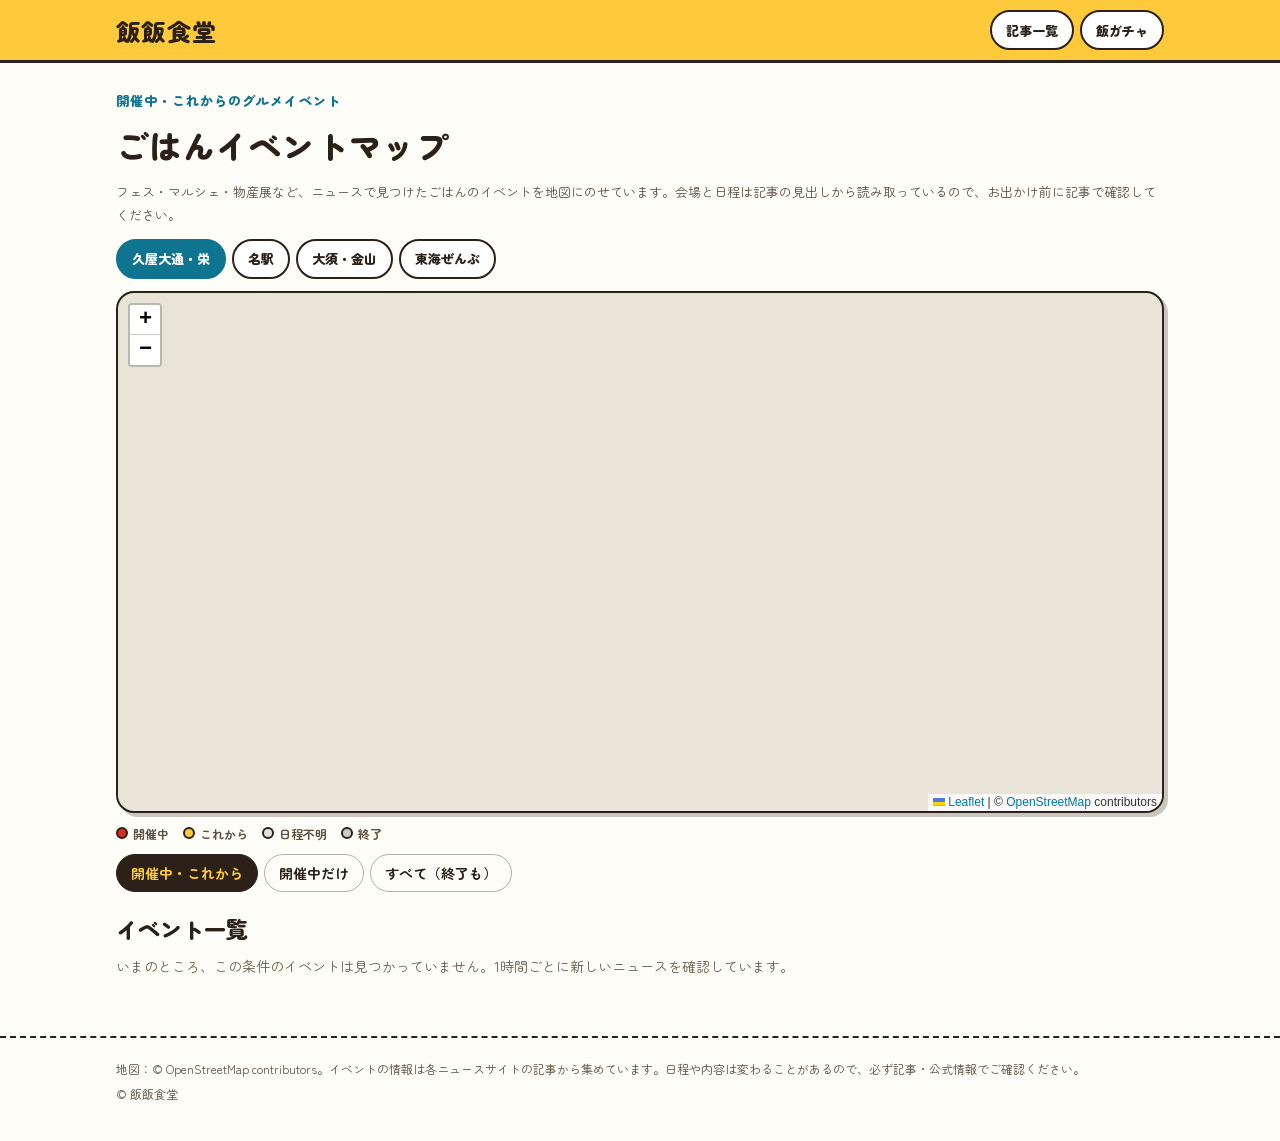
==== events.html @ 613fbdc1 "ごはんイベントマップを追加 - ニュースにグルメイベントの検索を追加し、記事一覧に「イベント」カテゴリ - 見出しから会場（久屋大通公園・オアシス21・栄など）と開催日を読み取り、開催中・これから・終" ====
<!doctype html>
<html lang="ja">
<head>
<meta charset="utf-8">
<meta name="viewport" content="width=device-width, initial-scale=1, viewport-fit=cover">
<title>ごはんイベントマップ｜飯飯食堂</title>
<meta name="description" content="久屋大通・栄・名駅など、東海・名古屋で開催中・これからのグルメイベントを地図で">
<meta name="theme-color" content="#2B2118">
<meta property="og:title" content="ごはんイベントマップ｜飯飯食堂">
<meta property="og:description" content="いま久屋大通でやってるグルメイベントは？ 地図でチェック">
<meta property="og:type" content="website">
<link rel="icon" href="assets/icon.svg" type="image/svg+xml">
<link rel="manifest" href="manifest.webmanifest">
<link rel="apple-touch-icon" href="assets/apple-touch-icon.png">
<meta name="apple-mobile-web-app-capable" content="yes">
<meta name="mobile-web-app-capable" content="yes">
<meta name="apple-mobile-web-app-title" content="飯飯食堂">
<meta name="apple-mobile-web-app-status-bar-style" content="default">
<link rel="preconnect" href="https://fonts.googleapis.com">
<link rel="preconnect" href="https://fonts.gstatic.com" crossorigin>
<link href="https://fonts.googleapis.com/css2?family=Zen+Maru+Gothic:wght@500;700;900&display=swap" rel="stylesheet">
<link rel="stylesheet" href="assets/vendor/leaflet/leaflet.css">
<link rel="stylesheet" href="assets/style.css">
</head>
<body class="gacha-page events-page">
<div class="offline-bar" id="offline-bar" hidden>電波がないため、前回読み込んだ内容を表示しています</div>
<header class="mini-header">
  <div class="wrap mini-inner">
    <a class="mini-logo" href="./">飯飯食堂</a>
    <nav class="mini-nav" aria-label="サイト">
      <a href="./">記事一覧</a>
      <a href="gacha.html">飯ガチャ</a>
    </nav>
  </div>
</header>

<main class="wrap main">
  <section class="ev" aria-labelledby="ev-heading">
    <p class="ev-kicker">開催中・これからのグルメイベント</p>
    <h1 class="ev-heading" id="ev-heading">ごはんイベントマップ</h1>
    <p class="ev-lead">フェス・マルシェ・物産展など、ニュースで見つけたごはんのイベントを地図にのせています。会場と日程は記事の見出しから読み取っているので、お出かけ前に記事で確認してください。</p>
    <div class="ev-spots" id="ev-spots" role="group" aria-label="場所へ移動"></div>
    <div class="ev-map" id="ev-map" role="region" aria-label="イベントの地図"></div>
    <div class="ev-legend" aria-hidden="true">
      <span><i class="ev-dot now"></i>開催中</span><span><i class="ev-dot soon"></i>これから</span>
      <span><i class="ev-dot unknown"></i>日程不明</span><span><i class="ev-dot past"></i>終了</span>
    </div>
    <div class="g-pills ev-filters" id="ev-filters" role="group" aria-label="表示するイベント"></div>
    <div class="ev-list-head">
      <h2>イベント一覧</h2>
      <p class="ev-count" id="ev-count"></p>
    </div>
    <p class="gh-empty" id="ev-empty" hidden>いまのところ、この条件のイベントは見つかっていません。1時間ごとに新しいニュースを確認しています。</p>
    <div class="ev-list" id="ev-list"></div>
  </section>
</main>

<footer class="site-footer">
  <div class="wrap">
    <p>地図：© OpenStreetMap contributors。イベントの情報は各ニュースサイトの記事から集めています。日程や内容は変わることがあるので、必ず記事・公式情報でご確認ください。</p>
    <p>© 飯飯食堂</p>
  </div>
</footer>

<script src="assets/vendor/leaflet/leaflet.js"></script>
<script src="assets/config.js"></script>
<script src="assets/app.js"></script>
</body>
</html>
---- assets/vendor/leaflet/leaflet.css ----
/* required styles */

.leaflet-pane,
.leaflet-tile,
.leaflet-marker-icon,
.leaflet-marker-shadow,
.leaflet-tile-container,
.leaflet-pane > svg,
.leaflet-pane > canvas,
.leaflet-zoom-box,
.leaflet-image-layer,
.leaflet-layer {
	position: absolute;
	left: 0;
	top: 0;
	}
.leaflet-container {
	overflow: hidden;
	}
.leaflet-tile,
.leaflet-marker-icon,
.leaflet-marker-shadow {
	-webkit-user-select: none;
	   -moz-user-select: none;
	        user-select: none;
	  -webkit-user-drag: none;
	}
/* Prevents IE11 from highlighting tiles in blue */
.leaflet-tile::selection {
	background: transparent;
}
/* Safari renders non-retina tile on retina better with this, but Chrome is worse */
.leaflet-safari .leaflet-tile {
	image-rendering: -webkit-optimize-contrast;
	}
/* hack that prevents hw layers "stretching" when loading new tiles */
.leaflet-safari .leaflet-tile-container {
	width: 1600px;
	height: 1600px;
	-webkit-transform-origin: 0 0;
	}
.leaflet-marker-icon,
.leaflet-marker-shadow {
	display: block;
	}
/* .leaflet-container svg: reset svg max-width decleration shipped in Joomla! (joomla.org) 3.x */
/* .leaflet-container img: map is broken in FF if you have max-width: 100% on tiles */
.leaflet-container .leaflet-overlay-pane svg {
	max-width: none !important;
	max-height: none !important;
	}
.leaflet-container .leaflet-marker-pane img,
.leaflet-container .leaflet-shadow-pane img,
.leaflet-container .leaflet-tile-pane img,
.leaflet-container img.leaflet-image-layer,
.leaflet-container .leaflet-tile {
	max-width: none !important;
	max-height: none !important;
	width: auto;
	padding: 0;
	}

.leaflet-container img.leaflet-tile {
	/* See: https://bugs.chromium.org/p/chromium/issues/detail?id=600120 */
	mix-blend-mode: plus-lighter;
}

.leaflet-container.leaflet-touch-zoom {
	-ms-touch-action: pan-x pan-y;
	touch-action: pan-x pan-y;
	}
.leaflet-container.leaflet-touch-drag {
	-ms-touch-action: pinch-zoom;
	/* Fallback for FF which doesn't support pinch-zoom */
	touch-action: none;
	touch-action: pinch-zoom;
}
.leaflet-container.leaflet-touch-drag.leaflet-touch-zoom {
	-ms-touch-action: none;
	touch-action: none;
}
.leaflet-container {
	-webkit-tap-highlight-color: transparent;
}
.leaflet-container a {
	-webkit-tap-highlight-color: rgba(51, 181, 229, 0.4);
}
.leaflet-tile {
	filter: inherit;
	visibility: hidden;
	}
.leaflet-tile-loaded {
	visibility: inherit;
	}
.leaflet-zoom-box {
	width: 0;
	height: 0;
	-moz-box-sizing: border-box;
	     box-sizing: border-box;
	z-index: 800;
	}
/* workaround for https://bugzilla.mozilla.org/show_bug.cgi?id=888319 */
.leaflet-overlay-pane svg {
	-moz-user-select: none;
	}

.leaflet-pane         { z-index: 400; }

.leaflet-tile-pane    { z-index: 200; }
.leaflet-overlay-pane { z-index: 400; }
.leaflet-shadow-pane  { z-index: 500; }
.leaflet-marker-pane  { z-index: 600; }
.leaflet-tooltip-pane   { z-index: 650; }
.leaflet-popup-pane   { z-index: 700; }

.leaflet-map-pane canvas { z-index: 100; }
.leaflet-map-pane svg    { z-index: 200; }

.leaflet-vml-shape {
	width: 1px;
	height: 1px;
	}
.lvml {
	behavior: url(#default#VML);
	display: inline-block;
	position: absolute;
	}


/* control positioning */

.leaflet-control {
	position: relative;
	z-index: 800;
	pointer-events: visiblePainted; /* IE 9-10 doesn't have auto */
	pointer-events: auto;
	}
.leaflet-top,
.leaflet-bottom {
	position: absolute;
	z-index: 1000;
	pointer-events: none;
	}
.leaflet-top {
	top: 0;
	}
.leaflet-right {
	right: 0;
	}
.leaflet-bottom {
	bottom: 0;
	}
.leaflet-left {
	left: 0;
	}
.leaflet-control {
	float: left;
	clear: both;
	}
.leaflet-right .leaflet-control {
	float: right;
	}
.leaflet-top .leaflet-control {
	margin-top: 10px;
	}
.leaflet-bottom .leaflet-control {
	margin-bottom: 10px;
	}
.leaflet-left .leaflet-control {
	margin-left: 10px;
	}
.leaflet-right .leaflet-control {
	margin-right: 10px;
	}


/* zoom and fade animations */

.leaflet-fade-anim .leaflet-popup {
	opacity: 0;
	-webkit-transition: opacity 0.2s linear;
	   -moz-transition: opacity 0.2s linear;
	        transition: opacity 0.2s linear;
	}
.leaflet-fade-anim .leaflet-map-pane .leaflet-popup {
	opacity: 1;
	}
.leaflet-zoom-animated {
	-webkit-transform-origin: 0 0;
	    -ms-transform-origin: 0 0;
	        transform-origin: 0 0;
	}
svg.leaflet-zoom-animated {
	will-change: transform;
}

.leaflet-zoom-anim .leaflet-zoom-animated {
	-webkit-transition: -webkit-transform 0.25s cubic-bezier(0,0,0.25,1);
	   -moz-transition:    -moz-transform 0.25s cubic-bezier(0,0,0.25,1);
	        transition:         transform 0.25s cubic-bezier(0,0,0.25,1);
	}
.leaflet-zoom-anim .leaflet-tile,
.leaflet-pan-anim .leaflet-tile {
	-webkit-transition: none;
	   -moz-transition: none;
	        transition: none;
	}

.leaflet-zoom-anim .leaflet-zoom-hide {
	visibility: hidden;
	}


/* cursors */

.leaflet-interactive {
	cursor: pointer;
	}
.leaflet-grab {
	cursor: -webkit-grab;
	cursor:    -moz-grab;
	cursor:         grab;
	}
.leaflet-crosshair,
.leaflet-crosshair .leaflet-interactive {
	cursor: crosshair;
	}
.leaflet-popup-pane,
.leaflet-control {
	cursor: auto;
	}
.leaflet-dragging .leaflet-grab,
.leaflet-dragging .leaflet-grab .leaflet-interactive,
.leaflet-dragging .leaflet-marker-draggable {
	cursor: move;
	cursor: -webkit-grabbing;
	cursor:    -moz-grabbing;
	cursor:         grabbing;
	}

/* marker & overlays interactivity */
.leaflet-marker-icon,
.leaflet-marker-shadow,
.leaflet-image-layer,
.leaflet-pane > svg path,
.leaflet-tile-container {
	pointer-events: none;
	}

.leaflet-marker-icon.leaflet-interactive,
.leaflet-image-layer.leaflet-interactive,
.leaflet-pane > svg path.leaflet-interactive,
svg.leaflet-image-layer.leaflet-interactive path {
	pointer-events: visiblePainted; /* IE 9-10 doesn't have auto */
	pointer-events: auto;
	}

/* visual tweaks */

.leaflet-container {
	background: #ddd;
	outline-offset: 1px;
	}
.leaflet-container a {
	color: #0078A8;
	}
.leaflet-zoom-box {
	border: 2px dotted #38f;
	background: rgba(255,255,255,0.5);
	}


/* general typography */
.leaflet-container {
	font-family: "Helvetica Neue", Arial, Helvetica, sans-serif;
	font-size: 12px;
	font-size: 0.75rem;
	line-height: 1.5;
	}


/* general toolbar styles */

.leaflet-bar {
	box-shadow: 0 1px 5px rgba(0,0,0,0.65);
	border-radius: 4px;
	}
.leaflet-bar a {
	background-color: #fff;
	border-bottom: 1px solid #ccc;
	width: 26px;
	height: 26px;
	line-height: 26px;
	display: block;
	text-align: center;
	text-decoration: none;
	color: black;
	}
.leaflet-bar a,
.leaflet-control-layers-toggle {
	background-position: 50% 50%;
	background-repeat: no-repeat;
	display: block;
	}
.leaflet-bar a:hover,
.leaflet-bar a:focus {
	background-color: #f4f4f4;
	}
.leaflet-bar a:first-child {
	border-top-left-radius: 4px;
	border-top-right-radius: 4px;
	}
.leaflet-bar a:last-child {
	border-bottom-left-radius: 4px;
	border-bottom-right-radius: 4px;
	border-bottom: none;
	}
.leaflet-bar a.leaflet-disabled {
	cursor: default;
	background-color: #f4f4f4;
	color: #bbb;
	}

.leaflet-touch .leaflet-bar a {
	width: 30px;
	height: 30px;
	line-height: 30px;
	}
.leaflet-touch .leaflet-bar a:first-child {
	border-top-left-radius: 2px;
	border-top-right-radius: 2px;
	}
.leaflet-touch .leaflet-bar a:last-child {
	border-bottom-left-radius: 2px;
	border-bottom-right-radius: 2px;
	}

/* zoom control */

.leaflet-control-zoom-in,
.leaflet-control-zoom-out {
	font: bold 18px 'Lucida Console', Monaco, monospace;
	text-indent: 1px;
	}

.leaflet-touch .leaflet-control-zoom-in, .leaflet-touch .leaflet-control-zoom-out  {
	font-size: 22px;
	}


/* layers control */

.leaflet-control-layers {
	box-shadow: 0 1px 5px rgba(0,0,0,0.4);
	background: #fff;
	border-radius: 5px;
	}
.leaflet-control-layers-toggle {
	background-image: url(images/layers.png);
	width: 36px;
	height: 36px;
	}
.leaflet-retina .leaflet-control-layers-toggle {
	background-image: url(images/layers-2x.png);
	background-size: 26px 26px;
	}
.leaflet-touch .leaflet-control-layers-toggle {
	width: 44px;
	height: 44px;
	}
.leaflet-control-layers .leaflet-control-layers-list,
.leaflet-control-layers-expanded .leaflet-control-layers-toggle {
	display: none;
	}
.leaflet-control-layers-expanded .leaflet-control-layers-list {
	display: block;
	position: relative;
	}
.leaflet-control-layers-expanded {
	padding: 6px 10px 6px 6px;
	color: #333;
	background: #fff;
	}
.leaflet-control-layers-scrollbar {
	overflow-y: scroll;
	overflow-x: hidden;
	padding-right: 5px;
	}
.leaflet-control-layers-selector {
	margin-top: 2px;
	position: relative;
	top: 1px;
	}
.leaflet-control-layers label {
	display: block;
	font-size: 13px;
	font-size: 1.08333em;
	}
.leaflet-control-layers-separator {
	height: 0;
	border-top: 1px solid #ddd;
	margin: 5px -10px 5px -6px;
	}

/* Default icon URLs */
.leaflet-default-icon-path { /* used only in path-guessing heuristic, see L.Icon.Default */
	background-image: url(images/marker-icon.png);
	}


/* attribution and scale controls */

.leaflet-container .leaflet-control-attribution {
	background: #fff;
	background: rgba(255, 255, 255, 0.8);
	margin: 0;
	}
.leaflet-control-attribution,
.leaflet-control-scale-line {
	padding: 0 5px;
	color: #333;
	line-height: 1.4;
	}
.leaflet-control-attribution a {
	text-decoration: none;
	}
.leaflet-control-attribution a:hover,
.leaflet-control-attribution a:focus {
	text-decoration: underline;
	}
.leaflet-attribution-flag {
	display: inline !important;
	vertical-align: baseline !important;
	width: 1em;
	height: 0.6669em;
	}
.leaflet-left .leaflet-control-scale {
	margin-left: 5px;
	}
.leaflet-bottom .leaflet-control-scale {
	margin-bottom: 5px;
	}
.leaflet-control-scale-line {
	border: 2px solid #777;
	border-top: none;
	line-height: 1.1;
	padding: 2px 5px 1px;
	white-space: nowrap;
	-moz-box-sizing: border-box;
	     box-sizing: border-box;
	background: rgba(255, 255, 255, 0.8);
	text-shadow: 1px 1px #fff;
	}
.leaflet-control-scale-line:not(:first-child) {
	border-top: 2px solid #777;
	border-bottom: none;
	margin-top: -2px;
	}
.leaflet-control-scale-line:not(:first-child):not(:last-child) {
	border-bottom: 2px solid #777;
	}

.leaflet-touch .leaflet-control-attribution,
.leaflet-touch .leaflet-control-layers,
.leaflet-touch .leaflet-bar {
	box-shadow: none;
	}
.leaflet-touch .leaflet-control-layers,
.leaflet-touch .leaflet-bar {
	border: 2px solid rgba(0,0,0,0.2);
	background-clip: padding-box;
	}


/* popup */

.leaflet-popup {
	position: absolute;
	text-align: center;
	margin-bottom: 20px;
	}
.leaflet-popup-content-wrapper {
	padding: 1px;
	text-align: left;
	border-radius: 12px;
	}
.leaflet-popup-content {
	margin: 13px 24px 13px 20px;
	line-height: 1.3;
	font-size: 13px;
	font-size: 1.08333em;
	min-height: 1px;
	}
.leaflet-popup-content p {
	margin: 17px 0;
	margin: 1.3em 0;
	}
.leaflet-popup-tip-container {
	width: 40px;
	height: 20px;
	position: absolute;
	left: 50%;
	margin-top: -1px;
	margin-left: -20px;
	overflow: hidden;
	pointer-events: none;
	}
.leaflet-popup-tip {
	width: 17px;
	height: 17px;
	padding: 1px;

	margin: -10px auto 0;
	pointer-events: auto;

	-webkit-transform: rotate(45deg);
	   -moz-transform: rotate(45deg);
	    -ms-transform: rotate(45deg);
	        transform: rotate(45deg);
	}
.leaflet-popup-content-wrapper,
.leaflet-popup-tip {
	background: white;
	color: #333;
	box-shadow: 0 3px 14px rgba(0,0,0,0.4);
	}
.leaflet-container a.leaflet-popup-close-button {
	position: absolute;
	top: 0;
	right: 0;
	border: none;
	text-align: center;
	width: 24px;
	height: 24px;
	font: 16px/24px Tahoma, Verdana, sans-serif;
	color: #757575;
	text-decoration: none;
	background: transparent;
	}
.leaflet-container a.leaflet-popup-close-button:hover,
.leaflet-container a.leaflet-popup-close-button:focus {
	color: #585858;
	}
.leaflet-popup-scrolled {
	overflow: auto;
	}

.leaflet-oldie .leaflet-popup-content-wrapper {
	-ms-zoom: 1;
	}
.leaflet-oldie .leaflet-popup-tip {
	width: 24px;
	margin: 0 auto;

	-ms-filter: "progid:DXImageTransform.Microsoft.Matrix(M11=0.70710678, M12=0.70710678, M21=-0.70710678, M22=0.70710678)";
	filter: progid:DXImageTransform.Microsoft.Matrix(M11=0.70710678, M12=0.70710678, M21=-0.70710678, M22=0.70710678);
	}

.leaflet-oldie .leaflet-control-zoom,
.leaflet-oldie .leaflet-control-layers,
.leaflet-oldie .leaflet-popup-content-wrapper,
.leaflet-oldie .leaflet-popup-tip {
	border: 1px solid #999;
	}


/* div icon */

.leaflet-div-icon {
	background: #fff;
	border: 1px solid #666;
	}


/* Tooltip */
/* Base styles for the element that has a tooltip */
.leaflet-tooltip {
	position: absolute;
	padding: 6px;
	background-color: #fff;
	border: 1px solid #fff;
	border-radius: 3px;
	color: #222;
	white-space: nowrap;
	-webkit-user-select: none;
	-moz-user-select: none;
	-ms-user-select: none;
	user-select: none;
	pointer-events: none;
	box-shadow: 0 1px 3px rgba(0,0,0,0.4);
	}
.leaflet-tooltip.leaflet-interactive {
	cursor: pointer;
	pointer-events: auto;
	}
.leaflet-tooltip-top:before,
.leaflet-tooltip-bottom:before,
.leaflet-tooltip-left:before,
.leaflet-tooltip-right:before {
	position: absolute;
	pointer-events: none;
	border: 6px solid transparent;
	background: transparent;
	content: "";
	}

/* Directions */

.leaflet-tooltip-bottom {
	margin-top: 6px;
}
.leaflet-tooltip-top {
	margin-top: -6px;
}
.leaflet-tooltip-bottom:before,
.leaflet-tooltip-top:before {
	left: 50%;
	margin-left: -6px;
	}
.leaflet-tooltip-top:before {
	bottom: 0;
	margin-bottom: -12px;
	border-top-color: #fff;
	}
.leaflet-tooltip-bottom:before {
	top: 0;
	margin-top: -12px;
	margin-left: -6px;
	border-bottom-color: #fff;
	}
.leaflet-tooltip-left {
	margin-left: -6px;
}
.leaflet-tooltip-right {
	margin-left: 6px;
}
.leaflet-tooltip-left:before,
.leaflet-tooltip-right:before {
	top: 50%;
	margin-top: -6px;
	}
.leaflet-tooltip-left:before {
	right: 0;
	margin-right: -12px;
	border-left-color: #fff;
	}
.leaflet-tooltip-right:before {
	left: 0;
	margin-left: -12px;
	border-right-color: #fff;
	}

/* Printing */

@media print {
	/* Prevent printers from removing background-images of controls. */
	.leaflet-control {
		-webkit-print-color-adjust: exact;
		print-color-adjust: exact;
		}
	}
---- assets/style.css ----
:root {
  --ink: #2B2118;
  --sub: #5C4E40;
  --muted: #6B5D4F;
  --ground: #FFFDF7;
  --yellow: #FFC93C;
  --red: #E8553D;
  --card: #FFFFFF;
  --photo: #F3E6C4;
}

* { box-sizing: border-box; }

body {
  margin: 0;
  background: var(--ground);
  color: var(--ink);
  font-family: 'Zen Maru Gothic', 'Hiragino Maru Gothic ProN', 'Hiragino Sans', sans-serif;
  -webkit-text-size-adjust: 100%;
}

a { color: var(--ink); text-decoration: none; }
a:hover { color: #C2410C; }
button { font-family: inherit; cursor: pointer; }

.wrap {
  max-width: 1080px;
  margin: 0 auto;
  padding-left: max(16px, env(safe-area-inset-left));
  padding-right: max(16px, env(safe-area-inset-right));
}

/* ヘッダー */
.site-header { background: var(--yellow); border-bottom: 3px solid var(--ink); }
.header-inner {
  padding-top: 28px; padding-bottom: 20px;
  display: flex; flex-wrap: wrap; align-items: flex-end; justify-content: space-between; gap: 12px;
}
.tagline { margin: 0 0 4px; font-size: 14px; font-weight: 700; }
.logo { margin: 0; font-size: 52px; font-weight: 900; letter-spacing: 0.06em; line-height: 1.1; }
.update-note { margin: 0; font-size: 13px; font-weight: 700; }

/* 速報 */
.ticker { background: var(--ink); color: var(--ground); }
.ticker-inner { padding-top: 10px; padding-bottom: 10px; display: flex; align-items: center; gap: 12px; font-size: 14px; }
.ticker-badge {
  background: var(--red); color: #fff; font-weight: 900;
  padding: 2px 10px; border-radius: 999px; flex-shrink: 0;
}
.ticker-text { color: var(--ground); overflow: hidden; white-space: nowrap; text-overflow: ellipsis; min-width: 0; }
.ticker-text:hover { color: var(--yellow); }

/* 本体 */
.main { padding-top: 28px; padding-bottom: 48px; display: flex; flex-direction: column; gap: 20px; }


/* ===== カテゴリ：食堂のお品書き札 ===== */
.tabs { position: relative; }
.tab { all: unset; box-sizing: border-box; cursor: pointer; font-family: inherit; -webkit-tap-highlight-color: transparent; }
.tab:focus-visible { outline: 3px solid var(--red); outline-offset: 2px; }
.tab-icon { display: inline-flex; }
.tab-icon svg { width: 100%; height: 100%; }

.tabs {
  display: flex; flex-wrap: nowrap; align-items: flex-start; gap: 10px; overflow-x: auto; scrollbar-width: none;
  margin: 0 -16px; padding: 14px 16px 12px;
  background:
    linear-gradient(var(--ink), var(--ink)) 0 13px / 100% 2px no-repeat;
}
.tabs::-webkit-scrollbar { display: none; }
.tab {
  flex: 0 0 auto; position: relative;
  width: 54px; min-height: 132px; padding: 16px 0 10px;
  display: flex; flex-direction: column; align-items: center; gap: 8px;
  background: #FFF6E3; border: 2px solid var(--ink); border-radius: 3px 3px 6px 6px;
  box-shadow: 0 3px 0 rgba(43, 33, 24, 0.18);
  color: var(--ink); transform-origin: 50% 0;
  transition: transform .25s cubic-bezier(.3, 1.6, .5, 1), background .2s, color .2s;
}
.tab::before { /* 吊るしている釘 */
  content: ""; position: absolute; top: -9px; left: 50%; width: 8px; height: 8px; margin-left: -4px;
  border-radius: 50%; background: var(--ink);
}
.tab-icon { width: 22px; height: 22px; color: var(--cat); }
.tab-label {
  display: flex; flex-direction: column; align-items: center;
  font-size: 16px; font-weight: 900; line-height: 1.12;
}
.tab-label .ch { display: block; }
.tab-label .chouon { transform: rotate(90deg); }
.count {
  margin-top: auto; font-size: 11px; font-weight: 700; color: var(--muted);
}
.tab:hover { transform: rotate(-2deg); }
.tab[aria-pressed="true"] {
  background: var(--red); color: #fff; transform: rotate(3deg) translateY(2px);
}
.tab[aria-pressed="true"] .tab-icon,
.tab[aria-pressed="true"] .count { color: #fff; }

@media (min-width: 720px) {
  .tabs { gap: 14px; }
  .tab { width: 62px; }
  .tab-label { font-size: 18px; }
}

.list-head { display: flex; flex-wrap: wrap; align-items: center; justify-content: space-between; gap: 12px; }
.list-head h2 { margin: 0; font-size: 24px; font-weight: 900; }
.refresh, .more {
  background: #fff; border: 2px solid var(--ink); border-radius: 999px;
  padding: 10px 18px; font-size: 14px; font-weight: 700; color: var(--ink); min-height: 44px;
}
.refresh:disabled { opacity: 0.5; cursor: default; }
.more { align-self: center; padding: 10px 32px; }

.lead { margin: 0; font-size: 14px; line-height: 1.7; color: var(--sub); }
.status { margin: 0; font-size: 14px; color: var(--muted); }
.status:empty { display: none; }

/* カード */
.grid { display: grid; grid-template-columns: repeat(auto-fill, minmax(300px, 1fr)); gap: 20px; }

.card {
  position: relative;
  background: var(--card); border: 2px solid var(--ink); border-radius: 20px; overflow: hidden;
  display: flex; flex-direction: column; box-shadow: 4px 4px 0 var(--ink);
  transition: transform 0.12s ease, box-shadow 0.12s ease;
}
.card:hover { transform: translate(-2px, -2px); box-shadow: 6px 6px 0 var(--ink); }
.card-link { display: flex; flex-direction: column; flex: 1; color: var(--ink); }
.card-link:hover { color: var(--ink); }
.card-link:hover .title { text-decoration: underline; text-decoration-thickness: 2px; text-underline-offset: 4px; }

.photo {
  position: relative;
  height: 180px; background: var(--photo); border-bottom: 2px solid var(--ink);
  display: flex; align-items: center; justify-content: center; overflow: hidden;
}
.photo img { width: 100%; height: 100%; object-fit: cover; display: block; }
.photo.no-photo {
  background:
    radial-gradient(circle at 1px 1px, rgba(43, 33, 24, 0.12) 1px, transparent 0) 0 0 / 14px 14px,
    color-mix(in srgb, var(--cat) 10%, #FFF6E3);
}
.photo-fallback {
  display: flex; flex-direction: column; align-items: center; gap: 8px;
  padding: 14px 28px 12px; background: #FFF6E3; border: 2px solid var(--ink); border-radius: 4px;
  box-shadow: 0 3px 0 rgba(43, 33, 24, 0.18); transform: rotate(-2deg); max-width: 80%;
}
.photo-fallback .tab-icon { width: 34px; height: 34px; color: var(--cat); }
.fb-label { font-size: 20px; font-weight: 900; letter-spacing: 0.08em; color: var(--ink); }
.fb-source { font-size: 11px; font-weight: 700; color: var(--muted); white-space: nowrap; overflow: hidden; text-overflow: ellipsis; max-width: 100%; }
.fb-source:empty { display: none; }

.card-body { padding: 16px 18px 18px; display: flex; flex-direction: column; gap: 10px; flex: 1; }
.meta { display: flex; align-items: center; justify-content: space-between; gap: 8px; }
.chip { font-size: 12px; font-weight: 900; color: #fff; padding: 3px 10px; border-radius: 999px; white-space: nowrap; }
.when { font-size: 12px; color: var(--muted); text-align: right; }
.title { font-size: 17px; font-weight: 700; line-height: 1.55; }
.source { font-size: 12px; color: var(--muted); margin-top: auto; }

/* フッター */
.site-footer { border-top: 2px dashed var(--ink); }
.site-footer .wrap { padding-top: 20px; padding-bottom: 32px; }
.site-footer p { margin: 0 0 4px; font-size: 12px; line-height: 1.8; color: var(--sub); }

@media (max-width: 600px) {
  .logo { font-size: 42px; }
  .grid { grid-template-columns: minmax(0, 1fr); gap: 16px; }
  .photo { height: 160px; }
}

/* ===== 共通の小物 ===== */
.visually-hidden {
  position: absolute !important; width: 1px; height: 1px; padding: 0; margin: -1px;
  overflow: hidden; clip: rect(0 0 0 0); white-space: nowrap; border: 0;
}
.list-head .refresh { margin-left: auto; }

/* NEW */
.new-badge {
  position: absolute; top: 12px; left: 12px; z-index: 1;
  background: var(--red); color: #fff; font-size: 12px; font-weight: 900; letter-spacing: 0.08em;
  padding: 4px 10px; border: 2px solid var(--ink); border-radius: 4px; transform: rotate(-4deg);
  box-shadow: 2px 2px 0 var(--ink);
}
.new-count {
  background: var(--red); color: #fff; font-size: 13px; font-weight: 900;
  padding: 4px 12px; border-radius: 999px;
}

/* 行きたいボタン */
.save-btn {
  position: absolute; top: 10px; right: 10px; z-index: 2;
  width: 44px; height: 44px; border-radius: 50%; padding: 0;
  display: flex; align-items: center; justify-content: center;
  background: #fff; border: 2px solid var(--ink); color: var(--ink); cursor: pointer;
  box-shadow: 2px 2px 0 var(--ink); -webkit-tap-highlight-color: transparent;
}
.save-btn .heart, .saved-toggle .heart { display: inline-flex; width: 22px; height: 22px; }
.save-btn .heart svg, .saved-toggle .heart svg { width: 100%; height: 100%; }
.save-btn[aria-pressed="true"] { background: var(--red); color: #fff; }
.save-btn[aria-pressed="true"] .heart svg { fill: currentColor; }
.save-btn.pop { animation: pop .35s cubic-bezier(.3, 1.8, .5, 1); }
@keyframes pop { 0% { transform: scale(.7); } 100% { transform: scale(1); } }
.save-btn:focus-visible, .saved-toggle:focus-visible, .area:focus-visible { outline: 3px solid var(--red); outline-offset: 2px; }

/* ===== 飯ガチャ ===== */
.gacha {
  background: var(--ink); color: var(--ground);
  border-radius: 22px; padding: 18px 16px 20px;
  display: flex; flex-direction: column; gap: 14px;
  box-shadow: 4px 4px 0 rgba(43, 33, 24, 0.25);
}
.gacha-heading { margin: 0; font-size: 34px; font-weight: 900; letter-spacing: 0.08em; color: var(--yellow); line-height: 1.15; }
.gacha-small { display: block; font-size: 14px; color: var(--ground); letter-spacing: 0.06em; margin-bottom: 2px; }
.gacha-lead { margin: 6px 0 0; font-size: 13px; line-height: 1.7; color: rgba(255, 253, 247, 0.8); }
.gacha-body { display: grid; grid-template-columns: minmax(0, 1fr); gap: 16px; }
.gacha-controls { display: flex; flex-direction: column; gap: 8px; }
.g-label { margin: 4px 0 0; font-size: 12px; font-weight: 900; letter-spacing: 0.12em; color: rgba(255, 253, 247, 0.7); }
.g-pills { display: flex; flex-wrap: wrap; gap: 6px; }
.g-pill {
  min-height: 38px; padding: 0 14px; border-radius: 999px; cursor: pointer;
  background: transparent; color: var(--ground); border: 1.5px solid rgba(255, 253, 247, 0.45);
  font-family: inherit; font-size: 14px; font-weight: 700;
}
.g-pill[aria-pressed="true"] { background: var(--cat, var(--yellow)); border-color: var(--cat, var(--yellow)); color: #fff; }
.g-pill:not([style])[aria-pressed="true"] { color: var(--ink); }
.g-pill:focus-visible, .g-spin:focus-visible, .g-again:focus-visible { outline: 3px solid var(--yellow); outline-offset: 2px; }
.g-spin {
  margin-top: 10px; min-height: 58px; border-radius: 16px; cursor: pointer;
  background: var(--yellow); color: var(--ink); border: 3px solid var(--ground);
  font-family: inherit; font-size: 20px; font-weight: 900; letter-spacing: 0.1em;
  box-shadow: 0 5px 0 #C99A1B; transition: transform .1s, box-shadow .1s;
}
.g-spin:active:not(:disabled) { transform: translateY(4px); box-shadow: 0 1px 0 #C99A1B; }
.g-spin:disabled { opacity: 0.5; cursor: default; }
.g-pool { margin: 0; font-size: 12px; color: rgba(255, 253, 247, 0.7); }

.gacha-stage { display: flex; justify-content: center; align-items: flex-start; min-height: 290px; }

/* ガチャの機械（CSSで描画） */
.machine { position: relative; width: 200px; height: 290px; flex: none; }
.machine[hidden] { display: none; }
.dome {
  position: absolute; left: 10px; top: 0; width: 180px; height: 150px; overflow: hidden;
  border: 3px solid var(--ground); border-radius: 90px 90px 16px 16px;
  background: rgba(255, 253, 247, 0.12);
}
.dome::after {
  content: ""; position: absolute; left: 22px; top: 18px; width: 26px; height: 60px; border-radius: 20px;
  background: rgba(255, 255, 255, 0.35); transform: rotate(20deg);
}
.cap {
  position: absolute; width: 42px; height: 42px; border-radius: 50%; border: 2px solid var(--ink);
  background: linear-gradient(var(--c) 50%, #fff 50%);
}
.cap:nth-child(2n) { transform: rotate(35deg); }
.cap:nth-child(3n) { transform: rotate(-25deg); }
.base {
  position: absolute; left: 0; top: 142px; width: 200px; height: 112px;
  background: var(--red); border: 3px solid var(--ground); border-radius: 14px;
}
.plate {
  position: absolute; left: 50%; top: 10px; transform: translateX(-50%);
  background: var(--ink); color: var(--yellow); font-size: 13px; font-weight: 900; letter-spacing: 0.12em;
  padding: 3px 12px; border-radius: 6px; white-space: nowrap;
}
.handle {
  position: absolute; left: 20px; top: 44px; width: 54px; height: 54px; border-radius: 50%;
  background: var(--ground); border: 3px solid var(--ink);
}
.grip { position: absolute; left: 50%; top: 4px; bottom: 4px; width: 12px; margin-left: -6px; border-radius: 6px; background: var(--ink); }
.outlet { position: absolute; right: 18px; bottom: 12px; width: 62px; height: 46px; border-radius: 12px 12px 6px 6px; background: var(--ink); }
.drop {
  position: absolute; left: 127px; top: 196px; width: 46px; height: 46px; opacity: 0; z-index: 2;
  --c: var(--yellow);
}
.cap-top, .cap-bottom {
  position: absolute; left: 0; width: 46px; height: 23px; border: 2px solid var(--ink); box-sizing: border-box;
  transition: transform .45s cubic-bezier(.3, 1.4, .5, 1), opacity .45s;
}
.cap-top { top: 0; border-radius: 23px 23px 0 0; background: var(--c); border-bottom-width: 1px; }
.cap-bottom { bottom: 0; border-radius: 0 0 23px 23px; background: #fff; border-top-width: 1px; }

.machine.spinning .handle { animation: g-turn 1s cubic-bezier(.5, 0, .3, 1); }
.machine.spinning .cap { animation: g-jiggle .18s ease-in-out 6 alternate; }
.machine.dropping .drop { animation: g-drop .8s ease-in forwards; }
.machine.opening .drop { opacity: 1; transform: translateY(46px); filter: drop-shadow(0 0 14px #FFC93C); }
.machine.opening .cap-top { transform: translate(-18px, -30px) rotate(-50deg); opacity: 0; }
.machine.opening .cap-bottom { transform: translate(14px, 10px) rotate(30deg); opacity: 0; }
@keyframes g-turn { to { transform: rotate(720deg); } }
@keyframes g-jiggle { from { translate: 0 0; } to { translate: 3px -8px; } }
@keyframes g-drop {
  0% { opacity: 0; transform: translateY(-14px) scale(.6); }
  25% { opacity: 1; transform: translateY(0) scale(1); }
  60% { transform: translateY(46px); }
  75% { transform: translateY(34px); }
  88% { transform: translateY(46px); }
  94% { transform: translateY(42px); }
  100% { opacity: 1; transform: translateY(46px); }
}

/* 結果 */
.g-result { width: 100%; display: flex; flex-direction: column; gap: 12px; }
.g-result[hidden] { display: none; }
.g-result.show { animation: g-pop .5s cubic-bezier(.3, 1.6, .5, 1); }
@keyframes g-pop { from { transform: scale(.85); opacity: 0; } to { transform: scale(1); opacity: 1; } }
.g-hit { margin: 0; font-size: 20px; font-weight: 900; color: var(--yellow); display: flex; align-items: center; gap: 8px; flex-wrap: wrap; }
.g-hit-chip { background: var(--ground); color: var(--ink); font-size: 15px; padding: 3px 12px; border-radius: 999px; }
.g-card { position: relative; background: #FFF6E3; color: var(--ink); border: 2px solid var(--ink); border-radius: 16px; overflow: hidden; }
.g-link { display: flex; flex-direction: column; color: var(--ink); }
.g-link:hover { color: var(--ink); }
.g-link .photo { height: 190px; }
.g-card-body { padding: 14px 16px 16px; display: flex; flex-direction: column; gap: 8px; }
.g-card-body .when { text-align: left; }
.g-title { font-size: 22px; font-weight: 900; line-height: 1.4; }
.g-catch { font-size: 13px; font-weight: 700; color: #B42318; }
.g-info { display: flex; flex-direction: column; gap: 4px; margin-top: 2px; }
.g-info-row { display: grid; grid-template-columns: 4.5em minmax(0, 1fr); gap: 6px; font-size: 13px; line-height: 1.55; }
.g-info-label {
  font-size: 11px; font-weight: 900; text-align: center; align-self: start; margin-top: 2px;
  background: var(--ink); color: var(--ground); border-radius: 4px; padding: 1px 0;
}
.g-info-text { color: var(--sub); display: -webkit-box; -webkit-line-clamp: 2; -webkit-box-orient: vertical; overflow: hidden; }
.g-credit { margin: 0; display: flex; flex-wrap: wrap; align-items: center; gap: 6px 10px; font-size: 11px; color: rgba(255, 253, 247, 0.6); }
.g-credit img { display: block; background: #fff; border-radius: 2px; }
.gacha.not-ready .gacha-stage, .gacha.not-ready .g-label, .gacha.not-ready .g-pills { display: none; }
.g-cta { font-size: 14px; font-weight: 900; color: #B42318; }
.g-link:hover .g-title { text-decoration: underline; text-decoration-thickness: 2px; text-underline-offset: 5px; }
.g-actions { display: flex; flex-wrap: wrap; justify-content: center; gap: 10px; }
.g-map {
  display: inline-flex; align-items: center; min-height: 46px; padding: 0 20px; border-radius: 999px;
  background: var(--yellow); color: var(--ink); border: 2px solid var(--yellow);
  font-size: 15px; font-weight: 900; max-width: 100%; overflow: hidden; text-overflow: ellipsis; white-space: nowrap;
}
.g-map:hover { color: var(--ink); background: #FFD866; }
.g-again {
  align-self: center; min-height: 46px; padding: 0 22px; border-radius: 999px; cursor: pointer;
  background: transparent; color: var(--ground); border: 2px solid var(--ground);
  font-family: inherit; font-size: 15px; font-weight: 900;
}
@media (min-width: 760px) {
  .gacha { padding: 22px 26px 26px; }
  .gacha-heading { font-size: 40px; }
  .gacha-body { grid-template-columns: minmax(0, 1fr) minmax(0, 1.1fr); gap: 28px; align-items: start; }
  .gacha-stage { min-height: 320px; align-items: center; }
}
@media (prefers-reduced-motion: reduce) {
  .g-result.show { animation: none; }
}

/* ===== 検索・エリア・行きたい ===== */
.tools {
  display: grid; gap: 10px;
  grid-template-columns: minmax(0, 1fr) auto;
  grid-template-areas: "search saved" "areas areas";
}
.search { grid-area: search; }
.tool-row { display: contents; }
.areas { grid-area: areas; justify-self: start; }
.saved-toggle { grid-area: saved; }
.search { position: relative; margin: 0; }
.search-icon { position: absolute; left: 16px; top: 50%; width: 20px; height: 20px; margin-top: -10px; color: var(--muted); pointer-events: none; }
.search input {
  width: 100%; min-height: 48px; padding: 10px 16px 10px 46px;
  border: 2px solid var(--ink); border-radius: 999px; background: #fff; color: var(--ink);
  font-family: inherit; font-size: 16px; font-weight: 700; -webkit-appearance: none; appearance: none;
}
.search input::placeholder { color: #9A8B7A; font-weight: 500; }
.search input:focus { outline: none; box-shadow: 0 0 0 3px var(--yellow); }
.areas {
  display: flex; border: 2px solid var(--ink); border-radius: 999px; background: #fff; padding: 3px;
  overflow-x: auto; scrollbar-width: none; max-width: 100%;
}
.areas::-webkit-scrollbar { display: none; }
.area {
  flex: 0 0 auto; min-height: 38px; padding: 0 14px; border: 0; border-radius: 999px;
  background: transparent; color: var(--ink); font-family: inherit; font-size: 14px; font-weight: 700; cursor: pointer;
}
.area[aria-pressed="true"] { background: var(--ink); color: var(--yellow); }
.saved-toggle {
  display: inline-flex; align-items: center; gap: 6px; min-height: 44px; padding: 0 16px 0 12px;
  border: 2px solid var(--ink); border-radius: 999px; background: #fff; color: var(--ink);
  font-family: inherit; font-size: 14px; font-weight: 900; cursor: pointer;
}
.saved-toggle .heart { color: var(--red); }
.saved-count {
  min-width: 22px; height: 22px; padding: 0 6px; border-radius: 999px; background: var(--ground);
  display: inline-flex; align-items: center; justify-content: center; font-size: 12px;
}
.saved-toggle[aria-pressed="true"] { background: var(--red); color: #fff; }
.saved-toggle[aria-pressed="true"] .heart { color: #fff; }
.saved-toggle[aria-pressed="true"] .heart svg { fill: currentColor; }
.saved-toggle[aria-pressed="true"] .saved-count { background: #fff; color: var(--red); }
@media (max-width: 420px) {
  .saved-toggle { padding: 0 12px 0 10px; }
  .saved-label { display: none; }
}
@media (min-width: 760px) {
  .tools { grid-template-columns: minmax(0, 1fr) auto auto; grid-template-areas: "search areas saved"; align-items: center; }
}

/* ===== トップの「飯ガチャ」入口 ===== */
.gacha-entry {
  position: relative; display: flex; align-items: center; gap: 16px;
  background: var(--ink); color: var(--ground); border-radius: 22px;
  padding: 18px 20px; box-shadow: 4px 4px 0 rgba(43, 33, 24, 0.25); overflow: hidden;
  transition: transform .12s, box-shadow .12s;
}
.gacha-entry:hover { color: var(--ground); transform: translate(-2px, -2px); box-shadow: 6px 6px 0 rgba(43, 33, 24, 0.3); }
.gacha-entry:active { transform: translate(2px, 2px); box-shadow: 1px 1px 0 rgba(43, 33, 24, 0.3); }
.gacha-entry:focus-visible { outline: 3px solid var(--red); outline-offset: 3px; }
.ge-text { flex: 1; min-width: 0; display: flex; flex-direction: column; gap: 4px; }
.ge-small { font-size: 12px; font-weight: 700; color: rgba(255, 253, 247, 0.75); }
.ge-title { font-size: 28px; font-weight: 900; letter-spacing: 0.06em; color: var(--yellow); line-height: 1.2; }
.ge-sub { font-size: 12px; color: rgba(255, 253, 247, 0.75); line-height: 1.6; }
.ge-arrow {
  flex: none; width: 44px; height: 44px; border-radius: 50%; background: var(--yellow); color: var(--ink);
  display: flex; align-items: center; justify-content: center; font-size: 22px; font-weight: 900;
}
.ge-machine { flex: none; position: relative; width: 70px; height: 86px; }
.ge-dome {
  position: absolute; left: 4px; top: 0; width: 62px; height: 52px; overflow: hidden;
  border: 2.5px solid var(--ground); border-radius: 31px 31px 8px 8px; background: rgba(255, 253, 247, 0.12);
}
.ge-cap {
  position: absolute; width: 20px; height: 20px; border-radius: 50%; border: 1.5px solid var(--ink);
  background: linear-gradient(var(--c) 50%, #fff 50%);
}
.ge-cap:nth-child(1) { left: 6px; top: 24px; }
.ge-cap:nth-child(2) { left: 22px; top: 12px; transform: rotate(30deg); }
.ge-cap:nth-child(3) { left: 34px; top: 26px; transform: rotate(-20deg); }
.ge-base { position: absolute; left: 0; top: 48px; width: 70px; height: 38px; background: var(--red); border: 2.5px solid var(--ground); border-radius: 8px; }
.gacha-entry:hover .ge-cap { animation: g-jiggle .18s ease-in-out 4 alternate; }
@media (max-width: 420px) {
  .gacha-entry { padding: 16px; gap: 12px; }
  .ge-title { font-size: 24px; }
  .ge-machine { display: none; }
}

/* ===== ガチャのページ ===== */
.mini-header { background: var(--yellow); border-bottom: 3px solid var(--ink); }
.mini-inner { display: flex; align-items: center; justify-content: space-between; gap: 12px; min-height: 60px; }
.mini-logo { font-size: 24px; font-weight: 900; letter-spacing: 0.06em; color: var(--ink); }
.mini-logo:hover { color: var(--ink); }
.mini-nav { display: flex; gap: 6px; }
.mini-nav a {
  display: inline-flex; align-items: center; min-height: 40px; padding: 0 14px; border-radius: 999px;
  border: 2px solid var(--ink); background: #fff; font-size: 13px; font-weight: 900;
}
.gacha-page .gacha { min-height: 0; }
.back-link { align-self: flex-start; font-size: 14px; font-weight: 700; color: var(--sub); padding: 8px 0; }

/* ===== 飯ガチャ：追加の絞り込み・バッジ・シェア ===== */
.g-pill { display: inline-flex; align-items: center; gap: 6px; }
.g-pill-icon { display: inline-flex; width: 16px; height: 16px; }
.g-pill-icon svg { width: 100%; height: 100%; }
.g-pill.near { border-style: dashed; }
.g-near[hidden] { display: none; }
.g-near { display: flex; flex-direction: column; gap: 8px; padding: 10px 12px; border-radius: 14px; background: rgba(255, 253, 247, 0.08); }
#g-opts .g-pill[aria-pressed="true"] { background: var(--ground); border-color: var(--ground); color: var(--ink); }
#g-opts .g-pill[aria-pressed="true"]::before { content: "✓"; font-weight: 900; }

.g-badges { display: flex; flex-wrap: wrap; gap: 6px; }
.g-badge {
  font-size: 12px; font-weight: 900; padding: 3px 10px; border-radius: 999px;
  background: #EFE6D2; color: var(--ink);
}
.g-badge.open { background: #DCEFD5; color: #24510F; }
.g-badge.closed { background: #F1E3E0; color: #8A2A1B; }
.g-badge.dist { background: var(--ink); color: var(--yellow); }
.g-badge.hot, .g-hit-chip.hot { background: var(--red); color: #fff; }
.g-news-title { font-size: 13px; line-height: 1.6; color: var(--sub); }

.g-share { display: flex; flex-wrap: wrap; align-items: center; justify-content: center; gap: 8px; }
.g-share-label { font-size: 12px; font-weight: 900; color: rgba(255, 253, 247, 0.7); margin-right: 2px; }
.g-share-btn {
  display: inline-flex; align-items: center; justify-content: center; min-height: 40px; min-width: 64px; padding: 0 14px;
  border-radius: 999px; font-family: inherit; font-size: 13px; font-weight: 900; cursor: pointer;
  border: 2px solid var(--ground); background: transparent; color: var(--ground);
}
.g-share-btn.line { background: #06C755; border-color: #06C755; color: #fff; }
.g-share-btn.x { background: #000; border-color: #000; color: #fff; }
.g-share-btn:hover { color: inherit; opacity: 0.9; }
.g-share-btn.line:hover, .g-share-btn.x:hover { color: #fff; }

/* ===== ガチャ履歴 ===== */
.g-history { display: flex; flex-direction: column; gap: 10px; }
.gh-head { display: flex; align-items: center; justify-content: space-between; gap: 12px; }
.gh-head h2 { margin: 0; font-size: 22px; font-weight: 900; }
.gh-clear {
  min-height: 40px; padding: 0 14px; border-radius: 999px; border: 2px solid var(--ink); background: #fff;
  font-family: inherit; font-size: 13px; font-weight: 700; color: var(--ink); cursor: pointer;
}
.gh-empty { margin: 0; font-size: 14px; color: var(--muted); }
.gh-empty[hidden] { display: none; }
.gh-list { list-style: none; margin: 0; padding: 0; display: grid; grid-template-columns: repeat(auto-fill, minmax(280px, 1fr)); gap: 10px; }
.gh-link {
  display: flex; align-items: center; gap: 12px; padding: 8px 12px 8px 8px;
  background: #fff; border: 2px solid var(--ink); border-radius: 14px; color: var(--ink);
}
.gh-link:hover { color: var(--ink); background: #FFF6E3; }
.gh-thumb {
  flex: none; width: 56px; height: 56px; border-radius: 10px; overflow: hidden;
  background: color-mix(in srgb, var(--c) 18%, #FFF6E3); border: 1.5px solid var(--ink);
}
.gh-thumb img { width: 100%; height: 100%; object-fit: cover; display: block; }
.gh-text { flex: 1; min-width: 0; display: flex; flex-direction: column; gap: 2px; }
.gh-name { font-size: 15px; font-weight: 900; white-space: nowrap; overflow: hidden; text-overflow: ellipsis; }
.gh-meta { font-size: 12px; color: var(--muted); white-space: nowrap; overflow: hidden; text-overflow: ellipsis; }
.gh-badge { flex: none; font-size: 11px; font-weight: 900; color: #fff; background: var(--red); padding: 2px 8px; border-radius: 999px; }

/* ===== 更新ボタン：炊きたてごはんをよそう演出 ===== */
.refresh { display: inline-flex; align-items: center; gap: 6px; }
.rf-icon { width: 20px; height: 20px; }
.rf-steam { opacity: 0; }
.refresh:hover .rf-steam, .refresh.cooking .rf-steam { animation: rf-steam 1s ease-in-out infinite; }
@keyframes rf-steam { 0% { opacity: 0; transform: translateY(2px); } 50% { opacity: 1; } 100% { opacity: 0; transform: translateY(-3px); } }

.serve {
  position: fixed; inset: 0; z-index: 50; display: flex; align-items: center; justify-content: center;
  padding: 16px; background: rgba(43, 33, 24, 0); transition: background .25s;
}
.serve[hidden] { display: none; }
.serve.open { background: rgba(43, 33, 24, 0.55); }
.serve.close { background: rgba(43, 33, 24, 0); }
.serve-card {
  width: min(300px, 100%); padding: 26px 20px 22px; border-radius: 24px; text-align: center;
  background: var(--ground); border: 3px solid var(--ink); box-shadow: 6px 6px 0 var(--ink);
  transform: translateY(30px) scale(.9); opacity: 0;
  transition: transform .35s cubic-bezier(.3, 1.5, .5, 1), opacity .25s;
}
.serve.open .serve-card { transform: none; opacity: 1; }
.serve.close .serve-card { transform: translateY(-10px) scale(.95); opacity: 0; }
.serve-text { margin: 14px 0 0; font-size: 16px; font-weight: 900; line-height: 1.6; color: var(--ink); }

/* どんぶり */
.serve-art { position: relative; width: 180px; height: 170px; margin: 24px auto 0; }
.serve-bowl {
  position: absolute; left: 10px; top: 76px; width: 160px; height: 74px;
  background:
    repeating-linear-gradient(90deg, transparent 0 18px, rgba(255, 255, 255, .22) 18px 26px) 0 22px / 100% 10px no-repeat,
    #C2410C;
  border: 3px solid var(--ink); border-top-width: 4px; border-radius: 6px 6px 80px 80px;
}
.serve-foot { position: absolute; left: 62px; top: 146px; width: 56px; height: 14px; background: #9A3412; border: 3px solid var(--ink); border-radius: 0 0 8px 8px; }
/* ごはん（下からむくっと盛られる） */
.serve-rice {
  position: absolute; left: 22px; top: 22px; width: 136px; height: 64px;
  background: #fff; border: 3px solid var(--ink); border-bottom: none; border-radius: 70px 70px 0 0;
  transform-origin: 50% 100%; transform: scaleY(0);
}
.serve.open .serve-rice { animation: rice-up 1.1s cubic-bezier(.3, 1.3, .5, 1) .25s forwards; }
@keyframes rice-up { 0% { transform: scaleY(0); } 60% { transform: scaleY(1.08) scaleX(.97); } 100% { transform: scaleY(1); } }
.goma { position: absolute; width: 5px; height: 3px; border-radius: 50%; background: var(--ink); opacity: 0; }
.goma.g1 { left: 34px; top: 22px; transform: rotate(20deg); }
.goma.g2 { left: 92px; top: 16px; transform: rotate(-30deg); }
.goma.g3 { left: 70px; top: 34px; transform: rotate(60deg); }
.umeboshi {
  position: absolute; left: 54px; top: 0; width: 26px; height: 24px; border-radius: 50%;
  background: radial-gradient(circle at 35% 35%, #F87171 0 18%, #DC2626 40%, #991B1B 100%);
  border: 2px solid var(--ink); transform: translateY(-90px); opacity: 0;
}
.serve.done .umeboshi { animation: ume-drop .45s cubic-bezier(.4, 0, .6, 1) forwards; }
.serve.done .goma { opacity: 1; transition: opacity .2s .3s; }
@keyframes ume-drop { 0% { transform: translateY(-90px); opacity: 1; } 70% { transform: translateY(2px) scaleY(.85); opacity: 1; } 100% { transform: translateY(-4px); opacity: 1; } }
/* 湯気 */
.serve-steam { position: absolute; left: 50px; top: -30px; width: 80px; height: 50px; }
.serve-steam i {
  position: absolute; bottom: 0; width: 14px; height: 40px; border: 4px solid rgba(43, 33, 24, .5);
  border-left: none; border-bottom: none; border-top: none; border-radius: 50%; opacity: 0;
}
.serve-steam i:nth-child(1) { left: 6px; }
.serve-steam i:nth-child(2) { left: 34px; height: 48px; }
.serve-steam i:nth-child(3) { left: 62px; }
.serve.open .serve-steam i { animation: steam 1.6s ease-in-out infinite; }
.serve.open .serve-steam i:nth-child(2) { animation-delay: .4s; }
.serve.open .serve-steam i:nth-child(3) { animation-delay: .8s; }
@keyframes steam {
  0% { opacity: 0; transform: translateY(14px) scaleX(1); }
  30% { opacity: 1; }
  100% { opacity: 0; transform: translateY(-16px) scaleX(-1); }
}
/* できたて！のハンコ */
.serve-stamp {
  position: absolute; right: -6px; top: 6px; padding: 6px 8px; border-radius: 50%;
  width: 74px; height: 74px; display: flex; align-items: center; justify-content: center; white-space: nowrap;
  background: var(--red); color: #fff; border: 3px solid var(--ink); font-size: 12px; font-weight: 900; line-height: 1.1;
  transform: scale(0) rotate(-30deg);
}
.serve.done .serve-stamp { animation: stamp .4s cubic-bezier(.3, 1.8, .5, 1) .25s forwards; }
@keyframes stamp { to { transform: scale(1) rotate(-12deg); } }
.serve.fail .serve-rice { animation: none; transform: scaleY(.3); }

/* 記事の盛り付け */
.card.served { animation: served .5s cubic-bezier(.3, 1.4, .5, 1) both; animation-delay: calc(var(--i, 0) * 60ms); }
@keyframes served { from { opacity: 0; transform: translateY(18px) scale(.97); } to { opacity: 1; transform: none; } }

/* トースト */
.toast {
  position: fixed; left: 50%; bottom: max(20px, env(safe-area-inset-bottom)); z-index: 60;
  max-width: calc(100% - 32px); padding: 12px 18px; border-radius: 999px;
  background: var(--ink); color: var(--ground); font-size: 14px; font-weight: 900; text-align: center;
  box-shadow: 0 6px 20px rgba(0, 0, 0, .25);
  transform: translate(-50%, 20px); opacity: 0; transition: transform .3s cubic-bezier(.3, 1.5, .5, 1), opacity .25s;
}
.toast.show { transform: translate(-50%, 0); opacity: 1; }
@media (prefers-reduced-motion: reduce) {
  .card.served { animation: none; }
}

/* ===== 3連ガチャ ===== */
.drop-extra { display: none; }
.machine.triple .drop-extra { display: block; }
.machine.triple.dropping #drop2 { animation: g-roll2 .9s ease-in .25s forwards; }
.machine.triple.dropping #drop3 { animation: g-roll3 .9s ease-in .45s forwards; }
.machine.triple.opening #drop2 { opacity: 1; transform: translate(-54px, 46px); filter: drop-shadow(0 0 14px #FFC93C); }
.machine.triple.opening #drop3 { opacity: 1; transform: translate(-108px, 46px); filter: drop-shadow(0 0 14px #FFC93C); }
@keyframes g-roll2 {
  0% { opacity: 0; transform: translate(0, -14px) scale(.6); }
  25% { opacity: 1; transform: translate(0, 0) scale(1); }
  55% { transform: translate(0, 46px); }
  100% { opacity: 1; transform: translate(-54px, 46px) rotate(-200deg); }
}
@keyframes g-roll3 {
  0% { opacity: 0; transform: translate(0, -14px) scale(.6); }
  25% { opacity: 1; transform: translate(0, 0) scale(1); }
  50% { transform: translate(0, 46px); }
  100% { opacity: 1; transform: translate(-108px, 46px) rotate(-400deg); }
}
.g-trio { display: flex; flex-direction: column; gap: 10px; }
.g-trio-card {
  display: grid; grid-template-columns: 76px minmax(0, 1fr); grid-template-rows: auto auto; gap: 4px 12px;
  align-items: center; text-align: left; width: 100%; padding: 10px; cursor: pointer;
  background: #FFF6E3; color: var(--ink); border: 2px solid var(--ink); border-radius: 16px;
  font-family: inherit; box-shadow: 3px 3px 0 rgba(0, 0, 0, .35);
  animation: trio-in .45s cubic-bezier(.3, 1.5, .5, 1) both; animation-delay: calc(var(--i, 0) * 120ms);
  transition: transform .1s, box-shadow .1s;
}
.g-trio-card:hover { transform: translate(-1px, -1px); box-shadow: 4px 4px 0 rgba(0, 0, 0, .4); }
.g-trio-card:active { transform: translate(2px, 2px); box-shadow: 1px 1px 0 rgba(0, 0, 0, .35); }
.g-trio-card:focus-visible { outline: 3px solid var(--yellow); outline-offset: 2px; }
@keyframes trio-in { from { opacity: 0; transform: translateY(14px) scale(.96); } to { opacity: 1; transform: none; } }
.g-trio-thumb {
  grid-row: 1 / span 2; position: relative; width: 76px; height: 76px; border-radius: 12px; overflow: hidden;
  background: color-mix(in srgb, var(--c) 25%, #FFF6E3); border: 2px solid var(--ink);
}
.g-trio-thumb img { width: 100%; height: 100%; object-fit: cover; display: block; }
.g-trio-num {
  position: absolute; left: 4px; top: 4px; width: 22px; height: 22px; border-radius: 50%;
  background: var(--ink); color: var(--yellow); font-size: 12px; font-weight: 900;
  display: flex; align-items: center; justify-content: center;
}
.g-trio-text { display: flex; flex-direction: column; gap: 4px; min-width: 0; }
.g-trio-genre { align-self: flex-start; font-size: 11px; font-weight: 900; color: #fff; padding: 2px 9px; border-radius: 999px; }
.g-trio-genre.hot { background: var(--red); }
.g-trio-name { font-size: 16px; font-weight: 900; line-height: 1.35; overflow: hidden; display: -webkit-box; -webkit-line-clamp: 2; -webkit-box-orient: vertical; }
.g-trio-meta { font-size: 12px; color: var(--sub); }
.g-trio-go {
  justify-self: end; font-size: 13px; font-weight: 900; color: #B42318;
  padding: 4px 12px; border: 2px solid #B42318; border-radius: 999px; background: #fff;
}
.g-back { border-style: dashed; }

/* ===== 気分で選ぶ ===== */
.g-label-row { display: flex; align-items: center; justify-content: space-between; gap: 8px; margin-top: 4px; }
.g-label-row .g-label { margin: 0; }
.g-mood-open {
  min-height: 36px; padding: 0 12px; border-radius: 999px; cursor: pointer;
  background: var(--ground); color: var(--ink); border: 2px solid var(--yellow);
  font-family: inherit; font-size: 12px; font-weight: 700;
}
.g-mood-open b { margin-left: 4px; font-weight: 900; color: #B42318; }
.g-pill.g-pill-mood[aria-pressed="true"] { background: var(--red); border-color: var(--red); color: #fff; }
.g-pill.g-pill-mood { border-color: var(--red); }

.mood-overlay {
  position: fixed; inset: 0; z-index: 50; display: flex; align-items: center; justify-content: center;
  padding: 16px; background: rgba(43, 33, 24, 0); transition: background .25s;
}
.mood-overlay[hidden] { display: none; }
.mood-overlay.open { background: rgba(43, 33, 24, .6); }
.mood-card {
  width: min(380px, 100%); max-height: calc(100vh - 32px); max-height: calc(100dvh - 32px); overflow-y: auto;
  border-radius: 24px; padding: 18px 18px 22px;
  background: var(--ground); color: var(--ink); border: 3px solid var(--ink); box-shadow: 6px 6px 0 var(--ink);
  transform: translateY(24px) scale(.95); opacity: 0; transition: transform .3s cubic-bezier(.3, 1.5, .5, 1), opacity .2s;
}
.mood-overlay.open .mood-card { transform: none; opacity: 1; }
.mood-head { display: flex; align-items: center; justify-content: space-between; }
.mood-title { margin: 0; font-size: 14px; font-weight: 900; letter-spacing: .1em; color: var(--sub); }
.mood-close {
  width: 40px; height: 40px; border-radius: 50%; border: 2px solid var(--ink); background: #fff;
  font-size: 20px; line-height: 1; cursor: pointer; color: var(--ink);
}
.mood-dots { display: flex; gap: 6px; justify-content: center; margin: 6px 0 14px; }
.mood-dot { width: 8px; height: 8px; border-radius: 50%; background: rgba(43, 33, 24, .2); }
.mood-dot.on { background: var(--red); }
.mood-q { margin: 0 0 16px; text-align: center; font-size: 22px; font-weight: 900; line-height: 1.5; animation: trio-in .35s both; }
.mood-answers { display: grid; grid-template-columns: 1fr 1fr; gap: 10px; }
.mood-a {
  min-height: 64px; padding: 8px; border-radius: 16px; cursor: pointer;
  background: #fff; color: var(--ink); border: 2px solid var(--ink); box-shadow: 3px 3px 0 var(--ink);
  font-family: inherit; font-size: 16px; font-weight: 900; transition: transform .1s, box-shadow .1s, background .15s;
}
.mood-a:hover { background: var(--yellow); }
.mood-a:active { transform: translate(3px, 3px); box-shadow: 0 0 0 var(--ink); }
.mood-a.any { grid-column: 1 / -1; min-height: 46px; font-size: 14px; font-weight: 700; box-shadow: none; border-style: dashed; }
.mood-genres { display: flex; flex-wrap: wrap; justify-content: center; gap: 8px; margin-bottom: 18px; }
.mood-genre {
  padding: 6px 14px; border-radius: 999px; background: var(--c); color: #fff; font-size: 16px; font-weight: 900;
  border: 2px solid var(--ink); animation: stamp-in .4s cubic-bezier(.3, 1.8, .5, 1) both; animation-delay: calc(var(--i) * 110ms);
}
@keyframes stamp-in { from { transform: scale(0) rotate(-20deg); } to { transform: none; } }
.mood-go { width: 100%; margin-top: 0; }

body.no-scroll { overflow: hidden; }
.g-pool.flash { animation: pool-flash .9s ease-in-out 2; }
@keyframes pool-flash { 50% { color: var(--yellow); } }

/* ===== ホーム画面アプリ ===== */
.offline-bar {
  position: sticky; top: 0; z-index: 40; padding: 8px 16px; text-align: center;
  background: var(--ink); color: var(--yellow); font-size: 13px; font-weight: 700;
}
.offline-bar[hidden] { display: none; }
.a2hs {
  position: fixed; left: 12px; right: 12px; bottom: max(12px, env(safe-area-inset-bottom)); z-index: 45;
  max-width: 520px; margin: 0 auto; display: flex; align-items: center; gap: 10px;
  padding: 10px 10px 10px 12px; border-radius: 18px; background: #fff; color: var(--ink);
  border: 2px solid var(--ink); box-shadow: 4px 4px 0 var(--ink);
  transform: translateY(140%); transition: transform .35s cubic-bezier(.3, 1.4, .5, 1);
}
.a2hs[hidden] { display: none; }
.a2hs.show { transform: none; }
.a2hs img { border-radius: 10px; flex: none; }
.a2hs-text { margin: 0; flex: 1; font-size: 13px; font-weight: 700; line-height: 1.5; }
.a2hs-btn {
  flex: none; min-height: 40px; padding: 0 14px; border-radius: 999px; cursor: pointer;
  background: var(--yellow); color: var(--ink); border: 2px solid var(--ink); font-family: inherit; font-size: 13px; font-weight: 900;
}
.a2hs-close {
  flex: none; width: 36px; height: 36px; border-radius: 50%; cursor: pointer;
  background: transparent; border: 0; color: var(--sub); font-size: 20px; line-height: 1;
}
/* アプリとして開いたときは、画面上の時刻表示などと重ならないようにする */
@media (display-mode: standalone) {
  .site-header, .mini-header { padding-top: env(safe-area-inset-top); }
}

/* 人気上位 */
.g-badge.popular { background: #FFF1C2; color: #8A5A00; border-color: #E0A800; }

/* OpenStreetMap のお店・口コミボタン */
.g-src { font-size: 11px; color: var(--muted); }
.g-map { gap: 6px; }
.g-map-icon { display: inline-flex; width: 18px; height: 18px; }
.g-map-icon svg { width: 100%; height: 100%; fill: currentColor; }
.g-credit a { color: rgba(255, 253, 247, 0.85); text-decoration: underline; }

/* ===== 「行った！」とスタンプ帳 ===== */
.visit-btn {
  position: relative; display: inline-flex; align-items: center; justify-content: center; gap: 8px;
  font-family: inherit; font-weight: 900; cursor: pointer; color: var(--ink);
  background: #fff; border: 2px solid var(--ink); border-radius: 999px;
}
.visit-btn.big { width: 100%; min-height: 52px; font-size: 16px; box-shadow: 3px 3px 0 rgba(0, 0, 0, .35); }
.visit-btn.small { flex: none; align-self: center; min-height: 36px; padding: 0 12px 0 6px; font-size: 12px; margin-right: 8px; }
.visit-stamp {
  display: inline-flex; align-items: center; justify-content: center; width: 30px; height: 30px; border-radius: 50%;
  border: 2px dashed rgba(43, 33, 24, .35); color: transparent; font-size: 14px; font-weight: 900;
}
.visit-btn.small .visit-stamp { width: 24px; height: 24px; font-size: 11px; }
.visit-btn[aria-pressed="true"] { background: #FFF1EC; border-color: #B42318; color: #B42318; }
.visit-btn[aria-pressed="true"] .visit-stamp {
  border: 2px solid #B42318; color: #B42318; transform: rotate(-12deg);
  background: radial-gradient(circle, #fff 55%, rgba(180, 35, 24, .08) 56%);
}
.visit-btn.pon .visit-stamp { animation: pon .45s cubic-bezier(.3, 1.8, .5, 1); }
@keyframes pon { 0% { transform: scale(2.2) rotate(-30deg); opacity: 0; } 60% { opacity: 1; } 100% { transform: scale(1) rotate(-12deg); } }
.gh-item { display: flex; align-items: center; }
.gh-item .gh-link { flex: 1; min-width: 0; }

.stamps {
  background: #FFF6E3; border: 2px solid var(--ink); border-radius: 22px; padding: 18px 16px 16px;
  display: flex; flex-direction: column; gap: 12px; box-shadow: 4px 4px 0 rgba(43, 33, 24, .2);
}
.stamps-head { display: flex; flex-wrap: wrap; align-items: baseline; justify-content: space-between; gap: 4px 12px; }
.stamps-head h2 { margin: 0; font-size: 24px; font-weight: 900; }
.stamps-summary { margin: 0; font-size: 13px; font-weight: 700; color: #B42318; }
.stamps-lead { margin: 0; font-size: 13px; line-height: 1.7; color: var(--sub); }
.stamp-grid { display: grid; grid-template-columns: repeat(4, minmax(0, 1fr)); gap: 10px; }
@media (min-width: 640px) { .stamp-grid { grid-template-columns: repeat(7, minmax(0, 1fr)); } }
.stamp { display: flex; justify-content: center; }
.stamp-ring {
  width: 100%; max-width: 86px; aspect-ratio: 1; border-radius: 50%;
  display: flex; flex-direction: column; align-items: center; justify-content: center; gap: 2px; text-align: center;
  border: 2px dashed rgba(43, 33, 24, .25); color: rgba(43, 33, 24, .4); padding: 4px;
}
.stamp-name { font-size: 11px; font-weight: 900; line-height: 1.2; word-break: keep-all; overflow-wrap: anywhere; }
.stamp-count { font-size: 12px; font-weight: 900; }
.stamp.on .stamp-ring {
  border: 3px solid var(--c); color: var(--c); transform: rotate(var(--r));
  background: radial-gradient(circle, #fff 58%, color-mix(in srgb, var(--c) 10%, #fff) 60%);
  box-shadow: inset 0 0 0 2px #fff, inset 0 0 0 4px color-mix(in srgb, var(--c) 60%, #fff);
}
.stamp-details summary { cursor: pointer; font-size: 14px; font-weight: 900; padding: 6px 0; }
.sl-list { list-style: none; margin: 0; padding: 0; display: flex; flex-direction: column; gap: 6px; }
.sl-item { display: flex; align-items: center; gap: 6px; background: #fff; border: 1.5px solid rgba(43, 33, 24, .2); border-radius: 12px; }
.sl-link { flex: 1; min-width: 0; display: grid; grid-template-columns: 12px minmax(0, 1fr); gap: 2px 10px; padding: 10px 12px; color: var(--ink); }
.sl-dot { grid-row: 1 / span 2; align-self: center; width: 12px; height: 12px; border-radius: 50%; }
.sl-name { font-size: 15px; font-weight: 900; overflow: hidden; text-overflow: ellipsis; white-space: nowrap; }
.sl-meta { font-size: 11px; color: var(--muted); }
.sl-del { flex: none; width: 40px; height: 40px; border: 0; background: transparent; color: var(--muted); font-size: 18px; cursor: pointer; }

/* ===== レア演出 ===== */
.drop.gold .cap-top { background: linear-gradient(135deg, #FFF3B0 0%, #FFD24A 35%, #E0A800 70%, #FFF3B0 100%); }
.drop.gold .cap-bottom { background: linear-gradient(135deg, #fff 0%, #FFF6D6 100%); }
.machine.rare .drop.gold { filter: drop-shadow(0 0 10px #FFD24A); }
.machine.rare::before {
  content: ""; position: absolute; left: 50%; top: 52%; width: 420px; height: 420px; margin: -210px 0 0 -210px; z-index: -1;
  background: repeating-conic-gradient(rgba(255, 210, 74, .55) 0 10deg, transparent 10deg 20deg);
  border-radius: 50%; -webkit-mask-image: radial-gradient(circle, #000 30%, transparent 70%); mask-image: radial-gradient(circle, #000 30%, transparent 70%);
  opacity: 0; transition: opacity .4s;
}
.machine.rare.dropping::before { opacity: 1; animation: rays 3s linear infinite; }
@keyframes rays { to { transform: rotate(360deg); } }
.machine.rare.spinning .dome { animation: rare-shake .12s linear 8; }
@keyframes rare-shake { 25% { transform: translateX(-3px) rotate(-2deg); } 75% { transform: translateX(3px) rotate(2deg); } }
.machine.rare-flash::after {
  content: "レア確定！"; position: absolute; left: 50%; top: 40%; z-index: 5; white-space: nowrap;
  padding: 8px 16px; border-radius: 12px; border: 3px solid var(--ink);
  background: linear-gradient(135deg, #FFF3B0, #FFD24A 50%, #E0A800); color: var(--ink);
  font-size: 22px; font-weight: 900; letter-spacing: .08em; box-shadow: 0 0 24px rgba(255, 210, 74, .9);
  animation: rare-pop .5s cubic-bezier(.3, 1.8, .5, 1) both;
}
@keyframes rare-pop { from { transform: translate(-50%, -50%) scale(0) rotate(-15deg); } to { transform: translate(-50%, -50%) scale(1) rotate(-6deg); } }
.rare-ribbon {
  display: inline-block; margin-right: 8px; padding: 3px 10px; border-radius: 6px;
  background: linear-gradient(135deg, #FFF3B0, #FFD24A 50%, #E0A800); color: var(--ink); font-size: 14px; font-weight: 900;
  border: 2px solid var(--ink); transform: rotate(-4deg);
}
.g-card.rare { border-color: #E0A800; box-shadow: 0 0 0 3px #FFD24A, 0 0 24px rgba(255, 210, 74, .6); }
.g-trio-card.rare { position: relative; border-color: #E0A800; box-shadow: 0 0 0 3px #FFD24A, 3px 3px 0 rgba(0, 0, 0, .35); }
.trio-rare {
  position: absolute; right: 10px; top: -10px; padding: 2px 8px; border-radius: 6px; font-size: 11px; font-weight: 900;
  background: linear-gradient(135deg, #FFF3B0, #FFD24A 50%, #E0A800); border: 2px solid var(--ink); color: var(--ink);
}

/* ===== みんなで投票 ===== */
.vote-box {
  display: flex; flex-wrap: wrap; align-items: center; justify-content: center; gap: 8px;
  padding: 14px; border-radius: 16px; border: 2px dashed rgba(255, 253, 247, .5);
}
.vote-lead { width: 100%; margin: 0 0 2px; text-align: center; font-size: 13px; font-weight: 900; color: var(--yellow); }
.vote-line {
  display: inline-flex; align-items: center; min-height: 46px; padding: 0 20px; border-radius: 999px;
  background: #06C755; color: #fff; font-size: 15px; font-weight: 900;
}
.vote-line:hover { color: #fff; filter: brightness(1.05); }
.vote-more {
  min-height: 46px; padding: 0 16px; border-radius: 999px; cursor: pointer;
  background: transparent; color: var(--ground); border: 2px solid var(--ground); font-family: inherit; font-size: 13px; font-weight: 900;
}

.vote { display: flex; flex-direction: column; gap: 12px; }
.vote-kicker { margin: 0; font-size: 13px; font-weight: 900; color: #B42318; letter-spacing: .1em; }
.vote-heading { margin: 0; font-size: 36px; font-weight: 900; letter-spacing: .04em; }
.vote-lead2 { margin: 0; font-size: 14px; line-height: 1.8; color: var(--sub); }
.vote-status { margin: 0; font-size: 14px; font-weight: 700; color: #B42318; }
.vote-status:empty { display: none; }
.vote-list { display: flex; flex-direction: column; gap: 14px; }
.vote-card {
  display: grid; grid-template-columns: 96px minmax(0, 1fr); gap: 12px; padding: 12px;
  background: #fff; border: 2px solid var(--ink); border-radius: 18px; box-shadow: 4px 4px 0 var(--ink);
  animation: trio-in .45s cubic-bezier(.3, 1.5, .5, 1) both; animation-delay: calc(var(--i, 0) * 120ms);
}
.vote-thumb { position: relative; width: 96px; height: 96px; border-radius: 14px; overflow: hidden; background: var(--photo); border: 2px solid var(--ink); }
.vote-thumb img { width: 100%; height: 100%; object-fit: cover; display: block; }
.vote-num { position: absolute; left: 4px; top: 2px; font-size: 26px; font-weight: 900; color: var(--ink); text-shadow: 0 0 4px #fff, 0 0 4px #fff; }
.vote-body { display: flex; flex-direction: column; gap: 6px; min-width: 0; }
.vote-genre { align-self: flex-start; font-size: 11px; font-weight: 900; padding: 2px 9px; border-radius: 999px; background: var(--ink); color: var(--yellow); }
.vote-name { margin: 0; font-size: 18px; font-weight: 900; line-height: 1.35; }
.vote-meta { margin: 0; font-size: 12px; color: var(--muted); }
.vote-links { display: flex; flex-wrap: wrap; gap: 4px 14px; font-size: 13px; font-weight: 700; }
.vote-link { text-decoration: underline; text-underline-offset: 3px; }
.vote-btn {
  display: inline-flex; align-items: center; justify-content: center; min-height: 46px; margin-top: 4px; padding: 0 14px;
  border-radius: 999px; background: #06C755; color: #fff; font-size: 14px; font-weight: 900; text-align: center;
}
.vote-btn:hover { color: #fff; filter: brightness(1.05); }
.vote-btn.done { background: #fff; color: #058A3C; border: 2px solid #06C755; }
.vote-self { align-self: center; padding: 12px; font-weight: 900; }
@media (max-width: 420px) {
  .vote-card { grid-template-columns: 76px minmax(0, 1fr); }
  .vote-thumb { width: 76px; height: 76px; }
  .vote-heading { font-size: 30px; }
}
.gacha-stage { overflow: hidden; }
.machine.rare { isolation: isolate; }

/* ===== ごはんイベント ===== */
.ev-line { display: flex; flex-wrap: wrap; align-items: center; gap: 6px; font-size: 12px; }
.ev-status {
  display: inline-flex; align-items: center; padding: 2px 9px; border-radius: 999px; font-size: 11px; font-weight: 900; white-space: nowrap;
  background: #E5E1D8; color: var(--ink);
}
.ev-status.now { background: #D92D20; color: #fff; }
.ev-status.soon { background: #FFC93C; color: var(--ink); }
.ev-status.past { background: #CFCAC0; color: #5C4E40; }
.ev-when { color: var(--sub); font-weight: 700; }

.ev-entry {
  display: flex; align-items: center; gap: 12px; padding: 14px 16px; border-radius: 18px;
  background: #0E7490; color: #fff; box-shadow: 4px 4px 0 rgba(43, 33, 24, .25);
}
.ev-entry:hover { color: #fff; transform: translate(-1px, -1px); }
.ev-entry-icon { flex: none; width: 44px; height: 44px; border-radius: 50%; background: #fff; color: #0E7490; display: flex; align-items: center; justify-content: center; }
.ev-entry-icon svg { width: 24px; height: 24px; }
.ev-entry-text { flex: 1; min-width: 0; display: flex; flex-direction: column; gap: 2px; font-size: 12px; line-height: 1.5; color: rgba(255, 255, 255, .85); }
.ev-entry-text b { font-size: 18px; color: #fff; letter-spacing: .04em; }
.ev-entry-arrow { flex: none; font-size: 20px; font-weight: 900; }

.ev { display: flex; flex-direction: column; gap: 12px; }
.ev-kicker { margin: 0; font-size: 13px; font-weight: 900; color: #0E7490; letter-spacing: .08em; }
.ev-heading { margin: 0; font-size: 32px; font-weight: 900; letter-spacing: .04em; }
.ev-lead { margin: 0; font-size: 13px; line-height: 1.8; color: var(--sub); }
.ev-spots { display: flex; flex-wrap: wrap; gap: 6px; }
.ev-spot {
  min-height: 40px; padding: 0 14px; border-radius: 999px; cursor: pointer; font-family: inherit; font-size: 13px; font-weight: 900;
  background: #fff; color: var(--ink); border: 2px solid var(--ink);
}
.ev-spot:first-child { background: #0E7490; color: #fff; border-color: #0E7490; }
.ev-map {
  height: 58vh; min-height: 320px; max-height: 560px; border-radius: 18px; border: 2px solid var(--ink); overflow: hidden;
  box-shadow: 4px 4px 0 rgba(43, 33, 24, .25); background: #E9E4D8; z-index: 0;
}
.ev-map-failed { display: flex; align-items: center; justify-content: center; padding: 16px; text-align: center; font-weight: 700; color: var(--sub); }
.ev-legend { display: flex; flex-wrap: wrap; gap: 4px 14px; font-size: 12px; font-weight: 700; color: var(--sub); }
.ev-legend span { display: inline-flex; align-items: center; gap: 5px; }
.ev-dot { width: 12px; height: 12px; border-radius: 50%; border: 2px solid var(--ink); display: inline-block; background: #E5E1D8; }
.ev-dot.now { background: #D92D20; } .ev-dot.soon { background: #FFC93C; } .ev-dot.past { background: #CFCAC0; }
.ev-filters .g-pill { color: var(--ink); border-color: rgba(43, 33, 24, .35); }
.ev-filters .g-pill[aria-pressed="true"] { background: var(--ink); border-color: var(--ink); color: var(--yellow); }

/* 地図のピン */
.ev-pin-wrap { background: none; border: 0; }
.ev-pin {
  position: relative; display: block; width: 34px; height: 34px; border-radius: 50% 50% 50% 0; transform: rotate(-45deg);
  background: #E5E1D8; border: 3px solid var(--ink); box-shadow: 2px 2px 0 rgba(0, 0, 0, .3);
}
.ev-pin.now { background: #D92D20; } .ev-pin.soon { background: #FFC93C; } .ev-pin.past { background: #CFCAC0; }
.ev-pin-n {
  position: absolute; inset: 0; display: flex; align-items: center; justify-content: center; transform: rotate(45deg);
  font: 900 13px/1 'Zen Maru Gothic', sans-serif; color: #fff; text-shadow: 0 0 2px rgba(0, 0, 0, .6);
}
.ev-pin.soon .ev-pin-n, .ev-pin.unknown .ev-pin-n, .ev-pin.past .ev-pin-n { color: var(--ink); text-shadow: none; }
.ev-pop { font-family: 'Zen Maru Gothic', sans-serif; display: flex; flex-direction: column; gap: 10px; }
.ev-pop-venue { margin: 0; font-size: 15px; font-weight: 900; color: var(--ink); }
.ev-pop-row { display: flex; flex-direction: column; align-items: flex-start; gap: 3px; padding-top: 8px; border-top: 1px dashed rgba(43, 33, 24, .25); }
.ev-pop-title { font-size: 13px; font-weight: 700; line-height: 1.5; color: var(--ink) !important; text-decoration: underline; }
.ev-pop-when { font-size: 11px; color: var(--muted); }
.leaflet-container a.leaflet-popup-close-button { width: 32px; height: 32px; font-size: 22px; }

/* 一覧 */
.ev-list-head { display: flex; flex-wrap: wrap; align-items: baseline; justify-content: space-between; gap: 4px 12px; margin-top: 8px; }
.ev-list-head h2 { margin: 0; font-size: 22px; font-weight: 900; }
.ev-count { margin: 0; font-size: 12px; color: var(--muted); }
.ev-list { display: grid; grid-template-columns: repeat(auto-fill, minmax(300px, 1fr)); gap: 12px; }
.ev-sub { grid-column: 1 / -1; margin: 10px 0 0; font-size: 15px; font-weight: 900; color: var(--sub); }
.ev-card {
  display: flex; flex-direction: column; gap: 8px; padding: 14px; border-radius: 16px; background: #fff;
  border: 2px solid var(--ink); box-shadow: 3px 3px 0 rgba(43, 33, 24, .3);
}
.ev-card.past { opacity: .7; }
.ev-card-head { display: flex; flex-wrap: wrap; align-items: center; gap: 6px; font-size: 12px; }
.ev-title { font-size: 15px; font-weight: 900; line-height: 1.55; color: var(--ink); }
.ev-card-foot { display: flex; flex-wrap: wrap; align-items: center; justify-content: space-between; gap: 6px; margin-top: auto; }
.ev-onmap {
  display: inline-flex; align-items: center; gap: 4px; min-height: 36px; padding: 0 12px; border-radius: 999px; cursor: pointer;
  background: #E6F4F7; color: #0E7490; border: 2px solid #0E7490; font-family: inherit; font-size: 12px; font-weight: 900;
}
.ev-onmap-icon { display: inline-flex; width: 16px; height: 16px; }
.ev-onmap-icon svg { width: 100%; height: 100%; }
.ev-src { font-size: 11px; color: var(--muted); }
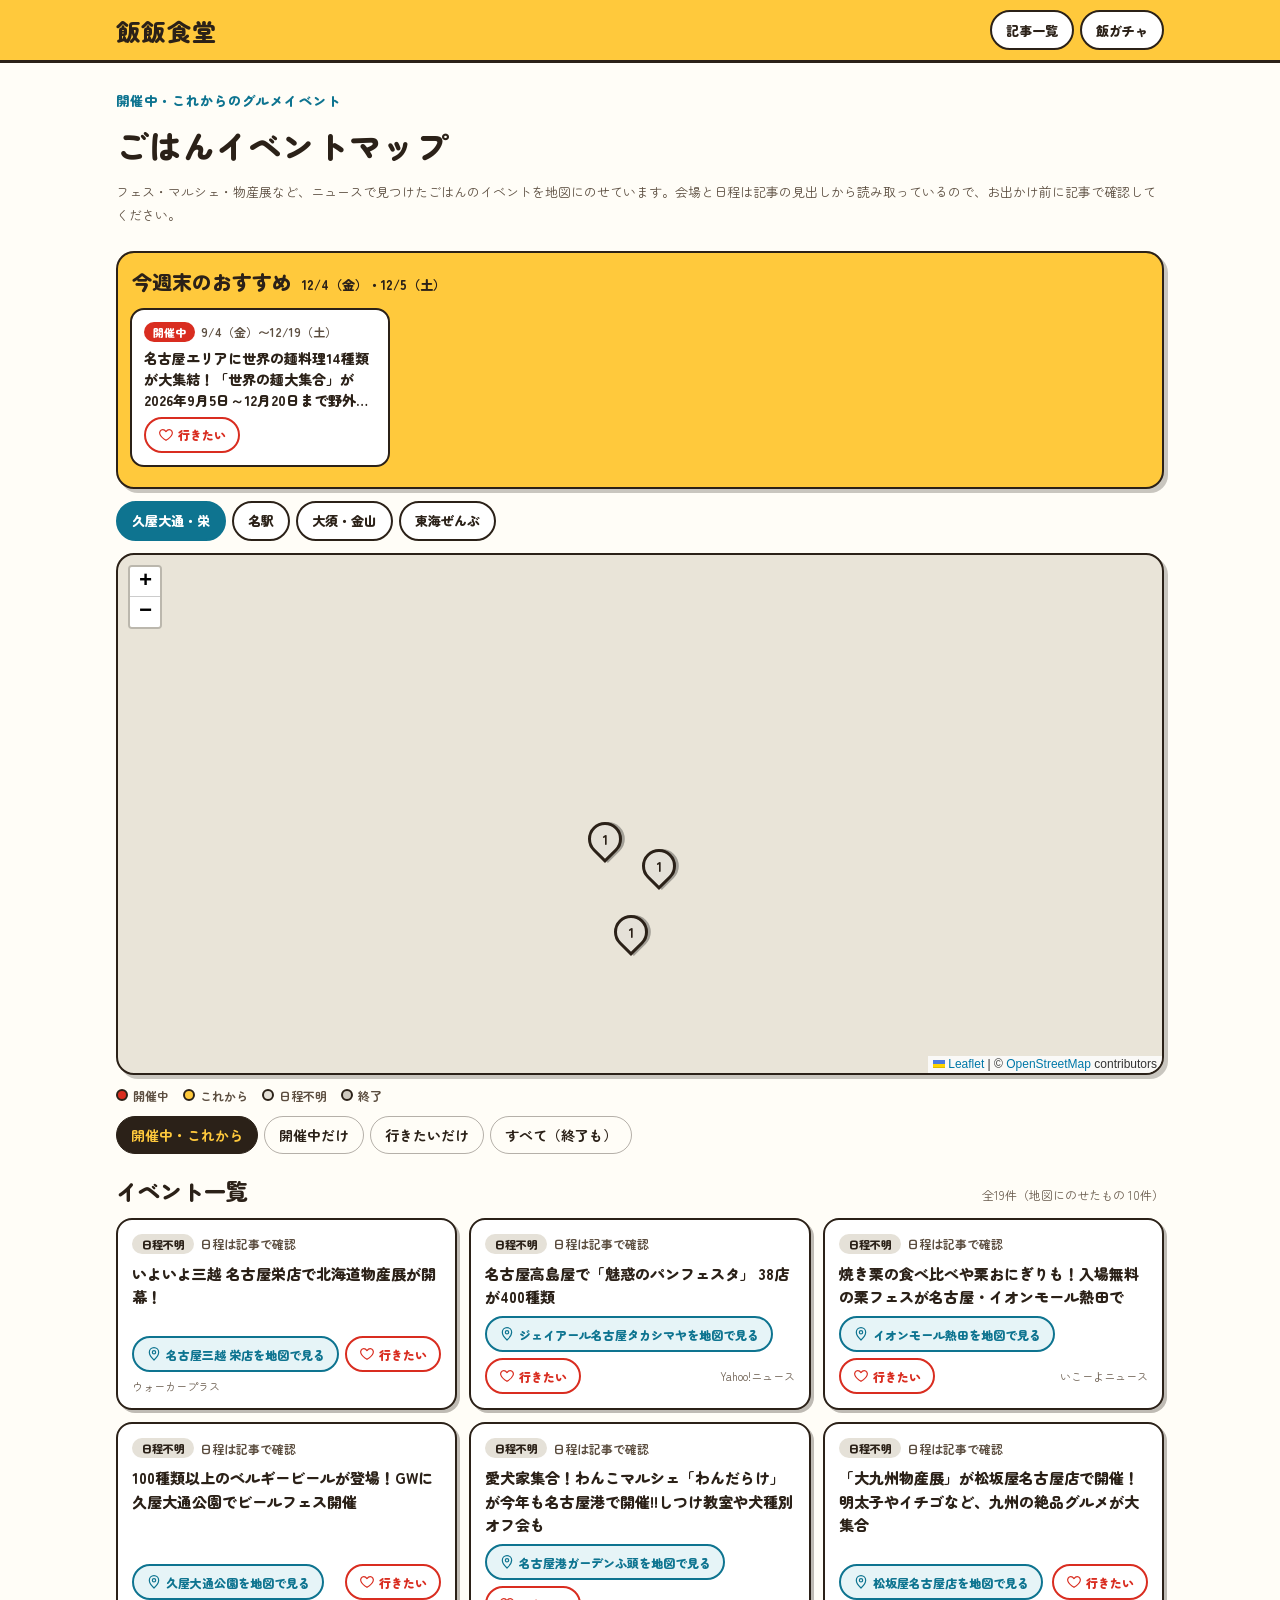
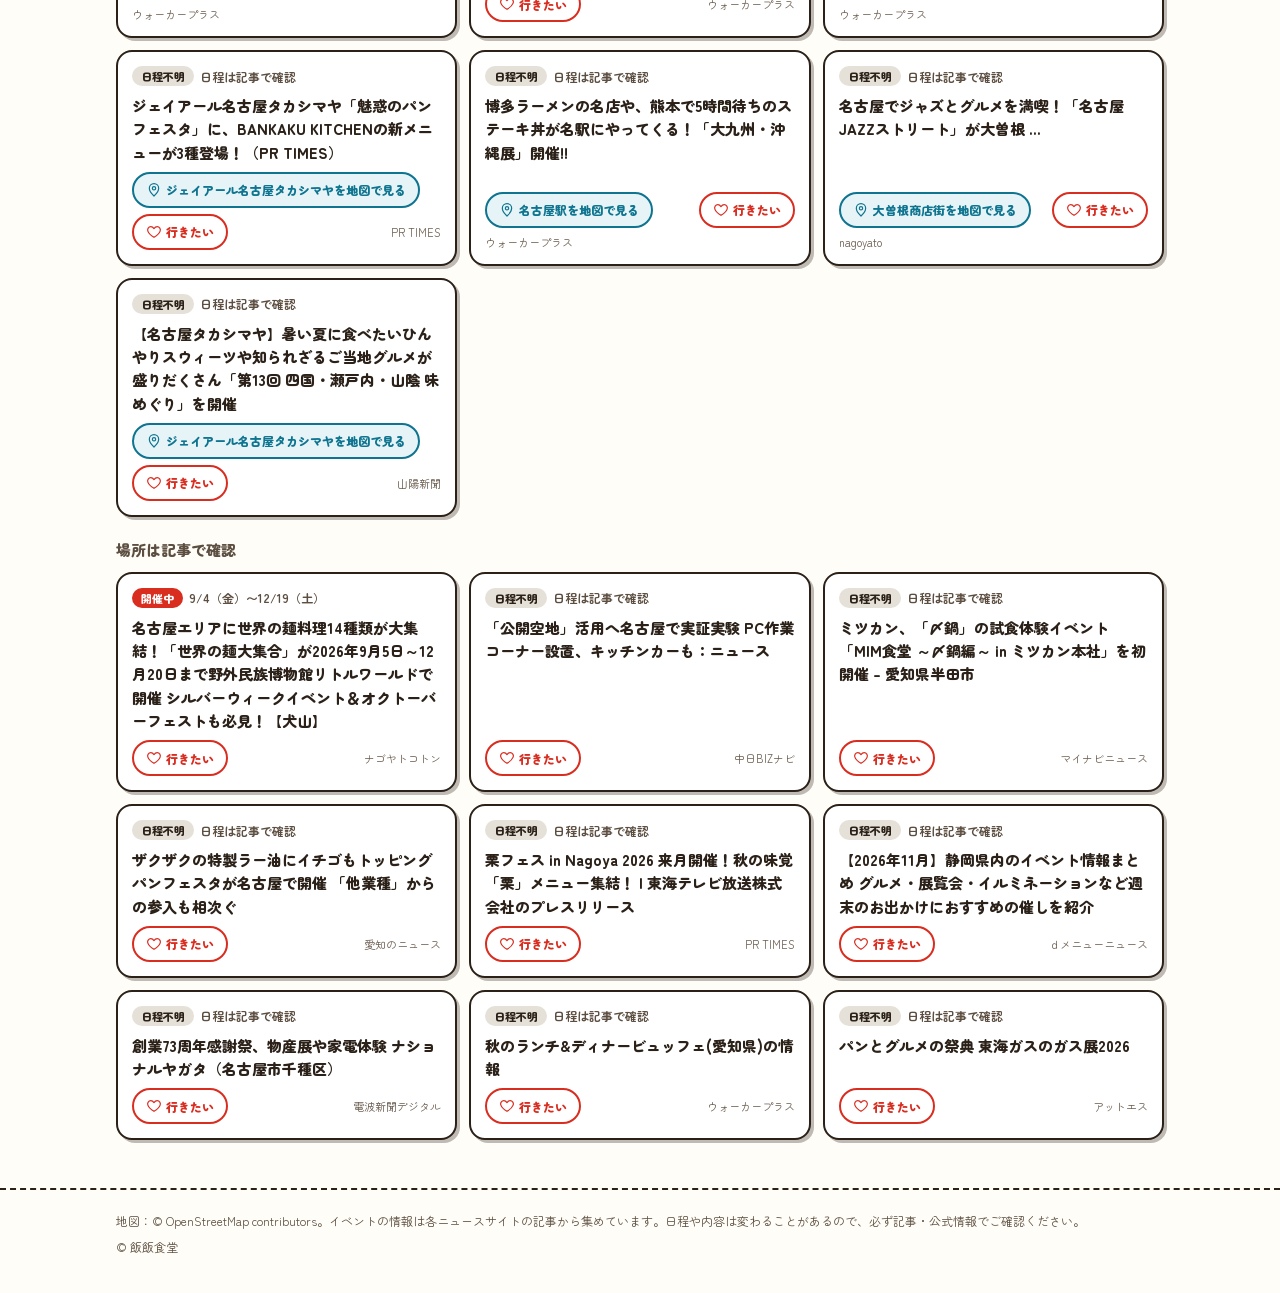
==== commit 9fcdfff3: "イベントマップに「今週末のおすすめ」と、イベントの行きたい・お知らせを追加 - 次の土日に開催しているイベントを地図の上に横スクロールでまとめる - イベントごとに「行きたい」を保存（日程・会場も保存" ====
--- a/events.html
+++ b/events.html
@@ -39,6 +39,8 @@
     <p class="ev-kicker">開催中・これからのグルメイベント</p>
     <h1 class="ev-heading" id="ev-heading">ごはんイベントマップ</h1>
     <p class="ev-lead">フェス・マルシェ・物産展など、ニュースで見つけたごはんのイベントを地図にのせています。会場と日程は記事の見出しから読み取っているので、お出かけ前に記事で確認してください。</p>
+    <div id="ev-notice-slot"></div>
+    <section class="ev-weekend" id="ev-weekend" aria-label="今週末のおすすめ"></section>
     <div class="ev-spots" id="ev-spots" role="group" aria-label="場所へ移動"></div>
     <div class="ev-map" id="ev-map" role="region" aria-label="イベントの地図"></div>
     <div class="ev-legend" aria-hidden="true">
@@ -52,6 +54,7 @@
     </div>
     <p class="gh-empty" id="ev-empty" hidden>いまのところ、この条件のイベントは見つかっていません。1時間ごとに新しいニュースを確認しています。</p>
     <div class="ev-list" id="ev-list"></div>
+    <div class="toast" id="ev-toast" role="status" aria-live="polite" hidden></div>
   </section>
 </main>
 
--- a/assets/style.css
+++ b/assets/style.css
@@ -931,7 +931,7 @@
   min-height: 40px; padding: 0 14px; border-radius: 999px; cursor: pointer; font-family: inherit; font-size: 13px; font-weight: 900;
   background: #fff; color: var(--ink); border: 2px solid var(--ink);
 }
-.ev-spot:first-child { background: #0E7490; color: #fff; border-color: #0E7490; }
+.ev-spot.is-on { background: #0E7490; color: #fff; border-color: #0E7490; }
 .ev-map {
   height: 58vh; min-height: 320px; max-height: 560px; border-radius: 18px; border: 2px solid var(--ink); overflow: hidden;
   box-shadow: 4px 4px 0 rgba(43, 33, 24, .25); background: #E9E4D8; z-index: 0;
@@ -984,3 +984,57 @@
 .ev-onmap-icon { display: inline-flex; width: 16px; height: 16px; }
 .ev-onmap-icon svg { width: 100%; height: 100%; }
 .ev-src { font-size: 11px; color: var(--muted); }
+
+/* 今週末のおすすめ */
+.ev-weekend {
+  padding: 14px; border-radius: 18px; background: var(--yellow, #FFC93C); border: 2px solid var(--ink);
+  box-shadow: 4px 4px 0 rgba(43, 33, 24, .25); display: flex; flex-direction: column; gap: 10px; min-width: 0;
+}
+.ev-wk-head { display: flex; flex-wrap: wrap; align-items: baseline; gap: 4px 10px; }
+.ev-wk-head h2 { margin: 0; font-size: 20px; font-weight: 900; }
+.ev-wk-days { font-size: 13px; font-weight: 900; color: var(--ink); }
+.ev-wk-empty { margin: 0; font-size: 13px; line-height: 1.7; }
+.ev-wk-row {
+  display: flex; gap: 10px; overflow-x: auto; scroll-snap-type: x mandatory; padding: 2px 2px 6px; margin: 0 -4px;
+  -webkit-overflow-scrolling: touch; overscroll-behavior-x: contain;
+}
+.ev-wk-card {
+  flex: 0 0 min(260px, 78%); scroll-snap-align: start; display: flex; flex-direction: column; gap: 6px;
+  padding: 12px; border-radius: 14px; background: #fff; border: 2px solid var(--ink);
+}
+.ev-wk-title {
+  font-size: 14px; font-weight: 900; line-height: 1.5; color: var(--ink);
+  display: -webkit-box; -webkit-line-clamp: 3; -webkit-box-orient: vertical; overflow: hidden;
+}
+.ev-wk-venue { margin: 0; font-size: 12px; font-weight: 700; color: #0E7490; }
+.ev-wk-foot { display: flex; flex-wrap: wrap; gap: 6px; margin-top: auto; }
+
+/* イベントの行きたい */
+.ev-save {
+  display: inline-flex; align-items: center; gap: 4px; min-height: 36px; padding: 0 12px; border-radius: 999px; cursor: pointer;
+  background: #fff; color: #D92D20; border: 2px solid #D92D20; font-family: inherit; font-size: 12px; font-weight: 900;
+}
+.ev-save.on { background: #D92D20; color: #fff; }
+.ev-save-icon { display: inline-flex; width: 16px; height: 16px; }
+.ev-save-icon svg { width: 100%; height: 100%; }
+.ev-save.on .ev-save-icon svg { fill: currentColor; }
+
+/* 行きたいイベントのお知らせ */
+.ev-notice {
+  display: flex; flex-direction: column; gap: 8px; padding: 12px 14px; border-radius: 16px;
+  background: #FFF4F2; border: 2px solid #D92D20; box-shadow: 3px 3px 0 rgba(217, 45, 32, .25);
+}
+.ev-notice-head { display: flex; align-items: center; justify-content: space-between; gap: 8px; color: #B42318; font-size: 14px; }
+.ev-notice-close {
+  flex: none; width: 36px; height: 36px; border-radius: 50%; border: 0; background: transparent; cursor: pointer;
+  font-size: 22px; line-height: 1; color: #B42318; font-family: inherit;
+}
+.ev-notice-row {
+  display: flex; flex-wrap: wrap; align-items: center; gap: 4px 8px; padding-top: 8px;
+  border-top: 1px dashed rgba(217, 45, 32, .35); color: var(--ink); text-decoration: none;
+}
+.ev-notice-tag { flex: none; padding: 2px 8px; border-radius: 999px; background: #FFC93C; font-size: 12px; font-weight: 900; }
+.ev-notice-tag.today { background: #D92D20; color: #fff; }
+.ev-notice-title { flex: 1 1 200px; min-width: 0; font-size: 13px; font-weight: 700; line-height: 1.5; text-decoration: underline; }
+.ev-notice-venue { font-size: 12px; color: #0E7490; font-weight: 700; }
+main > .ev-notice { margin-bottom: 12px; }
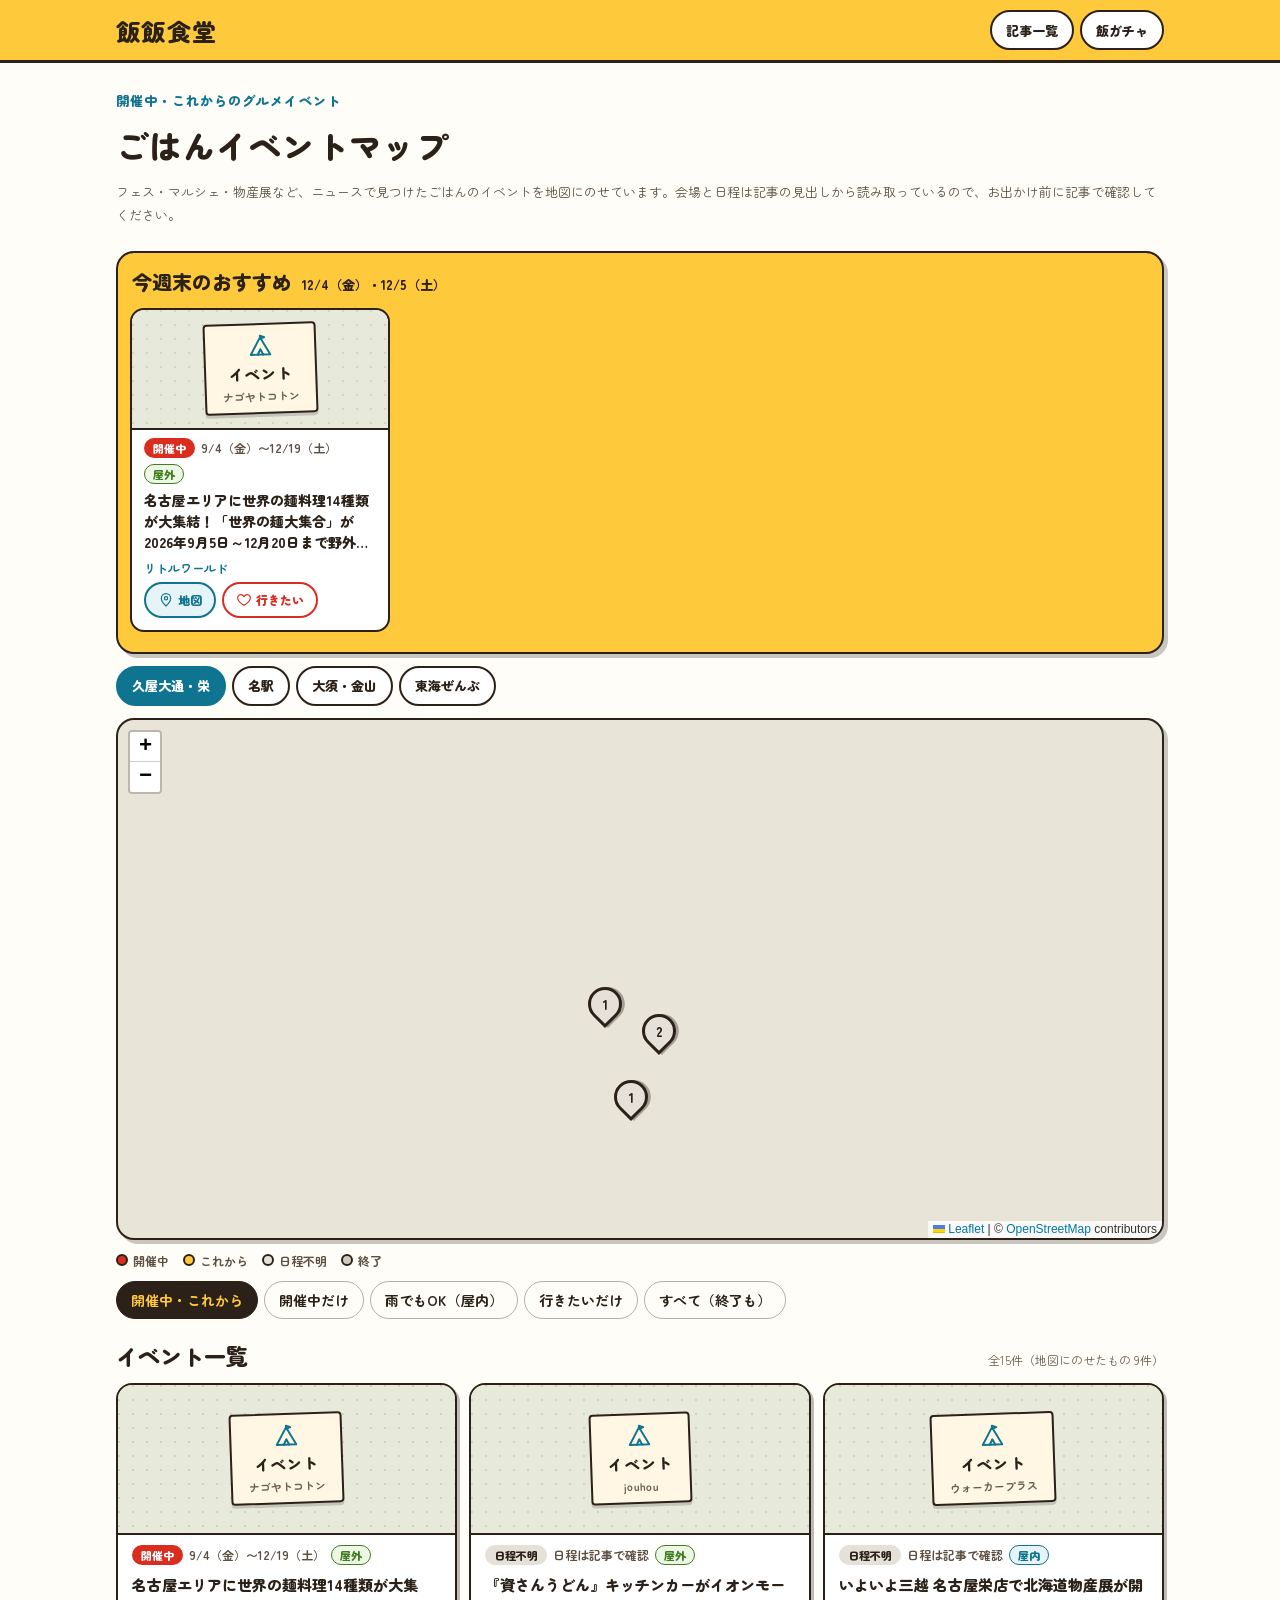
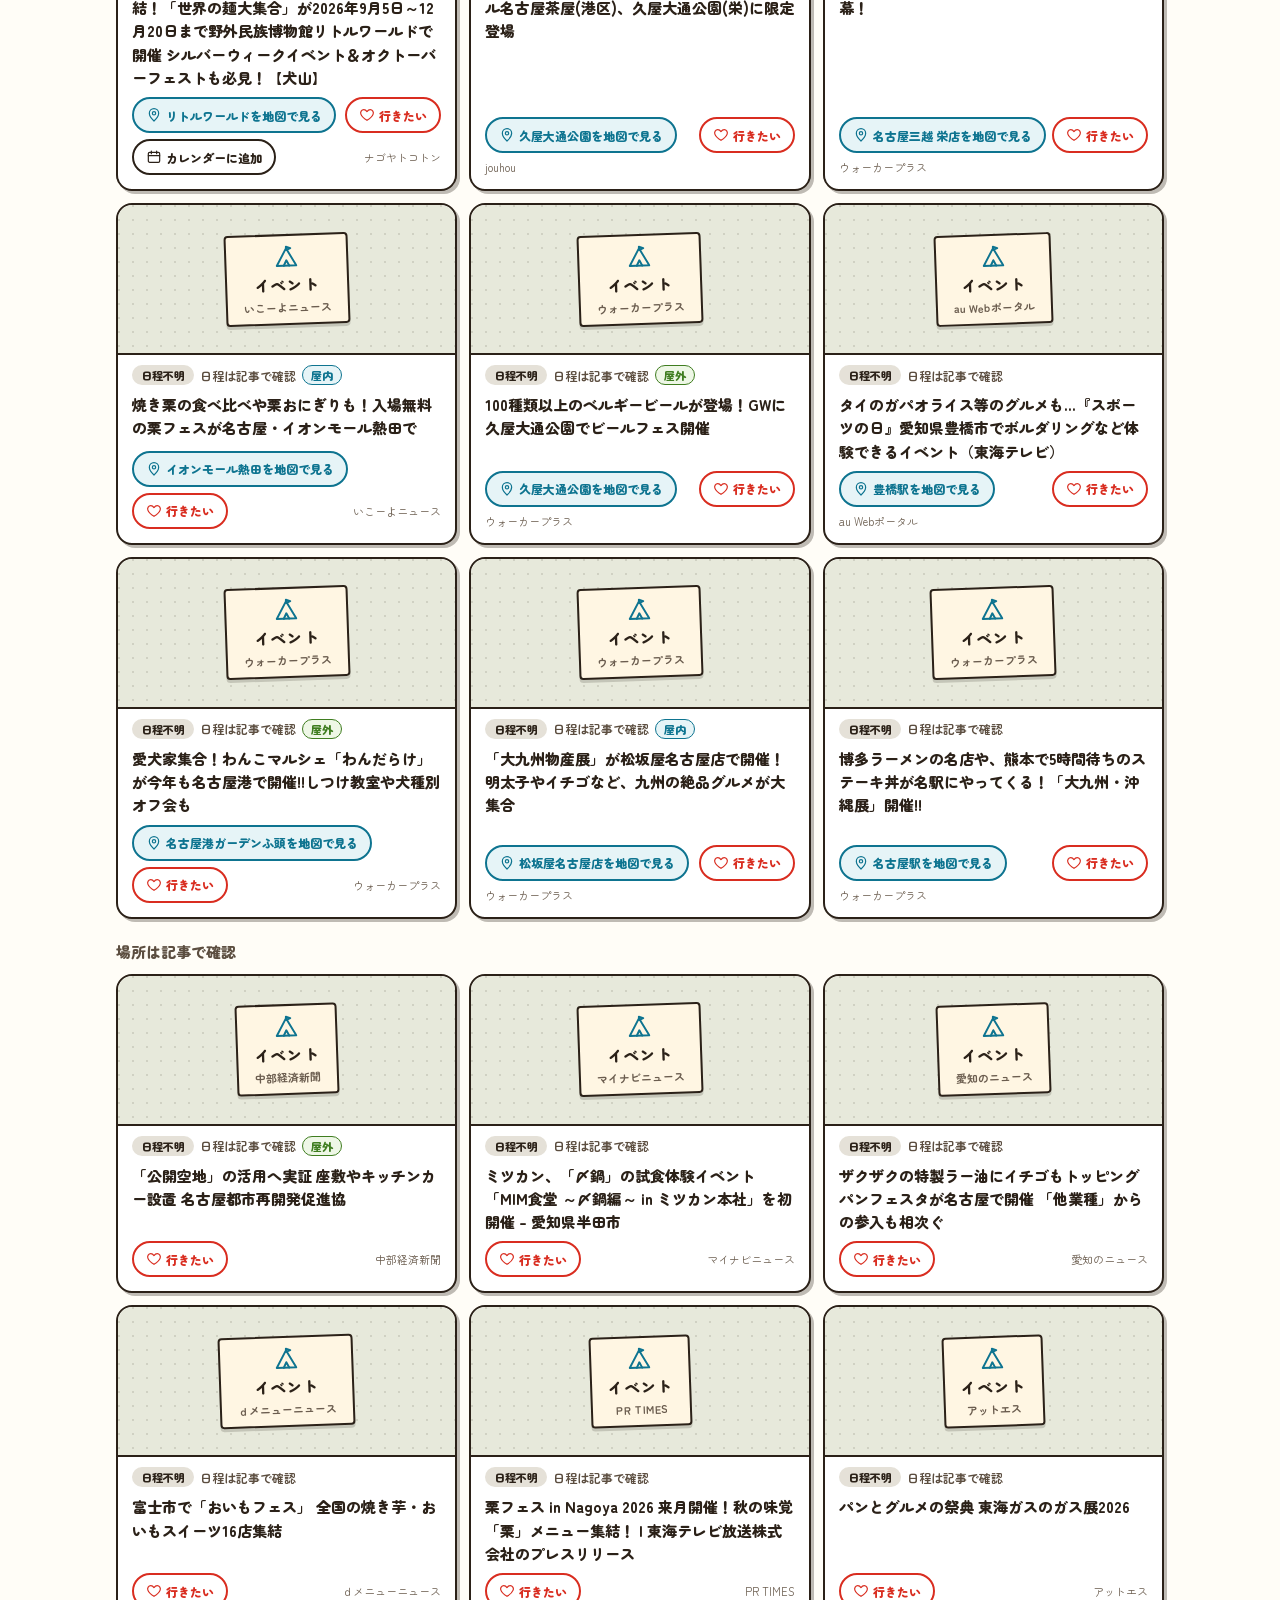
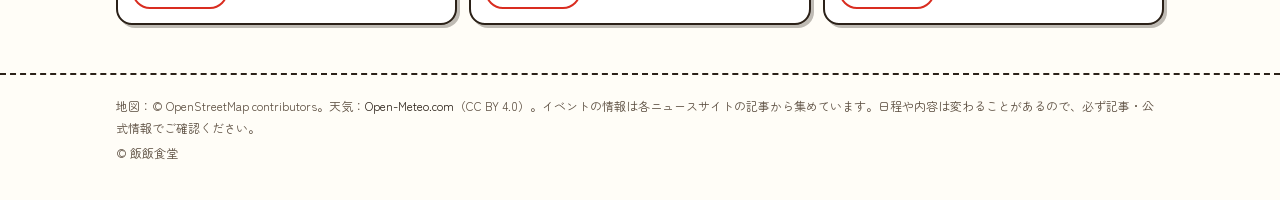
==== commit fb3b9430: "今週末のおすすめに天気を表示し、雨の予報なら屋内のイベントを案内する - 公開のたびに Open-Meteo から名古屋の予報を取って data/weather.json に保存 - 土日の天気・気温" ====
--- a/events.html
+++ b/events.html
@@ -60,7 +60,7 @@
 
 <footer class="site-footer">
   <div class="wrap">
-    <p>地図：© OpenStreetMap contributors。イベントの情報は各ニュースサイトの記事から集めています。日程や内容は変わることがあるので、必ず記事・公式情報でご確認ください。</p>
+    <p>地図：© OpenStreetMap contributors。天気：<a href="https://open-meteo.com/">Open-Meteo.com</a>（CC BY 4.0）。イベントの情報は各ニュースサイトの記事から集めています。日程や内容は変わることがあるので、必ず記事・公式情報でご確認ください。</p>
     <p>© 飯飯食堂</p>
   </div>
 </footer>
--- a/assets/style.css
+++ b/assets/style.css
@@ -1038,3 +1038,85 @@
 .ev-notice-title { flex: 1 1 200px; min-width: 0; font-size: 13px; font-weight: 700; line-height: 1.5; text-decoration: underline; }
 .ev-notice-venue { font-size: 12px; color: #0E7490; font-weight: 700; }
 main > .ev-notice { margin-bottom: 12px; }
+
+/* イベントの写真 */
+.ev-photo { display: block; color: inherit; }
+.ev-photo .photo { height: 100%; border-bottom: 0; }
+.ev-photo .photo-fallback { padding: 8px 16px; gap: 4px; }
+.ev-photo .photo-fallback .tab-icon { width: 26px; height: 26px; }
+.ev-photo .fb-label { font-size: 15px; }
+.ev-photo-card { height: 150px; margin: -14px -14px 2px; border-bottom: 2px solid var(--ink); border-radius: 14px 14px 0 0; overflow: hidden; }
+.ev-photo-wk { height: 120px; margin: -12px -12px 2px; border-bottom: 2px solid var(--ink); border-radius: 12px 12px 0 0; overflow: hidden; }
+.ev-photo-pop { width: 100%; height: 96px; border-radius: 10px; overflow: hidden; border: 1.5px solid var(--ink); }
+.ev-photo-pop .photo.no-photo { display: none; }
+.ev-notice-thumb { flex: none; width: 52px; height: 52px; border-radius: 10px; border: 1.5px solid var(--ink); overflow: hidden; }
+.ev-notice-thumb.no-photo { display: none; }
+.ev-wk-card, .ev-card { overflow: hidden; }
+.ev-photo-pop:has(.no-photo) { display: none; }
+
+/* 屋内・屋外 */
+.ev-place { padding: 1px 8px; border-radius: 999px; font-size: 11px; font-weight: 900; border: 1.5px solid currentColor; }
+.ev-place.indoor { color: #0E7490; background: #E6F4F7; }
+.ev-place.outdoor { color: #3F7D20; background: #EEF7E6; }
+
+/* 同じイベントの記事 */
+.ev-more { font-size: 12px; }
+.ev-more summary {
+  display: inline-flex; align-items: center; min-height: 32px; padding: 0 10px; border-radius: 999px; cursor: pointer;
+  background: #FFF6E3; border: 1.5px dashed rgba(43, 33, 24, .45); font-weight: 900; color: var(--sub); list-style: none;
+}
+.ev-more summary::-webkit-details-marker { display: none; }
+.ev-more summary::after { content: '▾'; margin-left: 6px; }
+.ev-more[open] summary::after { content: '▴'; }
+.ev-more-list { margin: 8px 0 0; padding: 0 0 0 18px; display: flex; flex-direction: column; gap: 6px; line-height: 1.5; }
+.ev-more-list a { color: var(--ink); text-decoration: underline; font-weight: 700; }
+
+/* カレンダーに追加 */
+.ev-cal { position: relative; }
+.ev-cal-btn {
+  display: inline-flex; align-items: center; gap: 4px; min-height: 36px; padding: 0 12px; border-radius: 999px; cursor: pointer;
+  background: #fff; color: var(--ink); border: 2px solid var(--ink); font-size: 12px; font-weight: 900; list-style: none;
+}
+.ev-cal-btn::-webkit-details-marker { display: none; }
+.ev-cal[open] .ev-cal-btn { background: var(--ink); color: var(--yellow); }
+.ev-cal-menu {
+  margin-top: 6px; display: flex; flex-direction: column; gap: 6px; padding: 10px; border-radius: 12px;
+  background: #FFF6E3; border: 2px solid var(--ink); min-width: 220px;
+}
+.ev-cal-link {
+  display: flex; align-items: center; min-height: 40px; padding: 0 12px; border-radius: 10px; background: #fff;
+  border: 1.5px solid rgba(43, 33, 24, .35); font-size: 13px; font-weight: 900; color: var(--ink); text-decoration: none;
+}
+.ev-cal-note { margin: 0; font-size: 11px; color: var(--muted); line-height: 1.5; }
+.ev-card-foot .ev-cal { flex-basis: auto; }
+.ev-card-foot .ev-cal[open] { flex-basis: 100%; }
+
+/* トップの入口：今日の件数 */
+.ev-entry-live { display: flex; flex-wrap: wrap; gap: 6px; margin-top: 4px; }
+.ev-entry-live em {
+  font-style: normal; padding: 2px 10px; border-radius: 999px; background: #fff; color: #B42318; font-size: 12px; font-weight: 900;
+}
+.ev-entry-live em + em { color: #0E7490; }
+
+/* 週末の天気 */
+.ev-wx-row { display: flex; flex-wrap: wrap; align-items: center; gap: 6px; }
+.ev-wx {
+  display: inline-flex; align-items: center; gap: 5px; padding: 4px 10px; border-radius: 999px; background: #fff;
+  border: 2px solid var(--ink); font-size: 12px; font-weight: 700;
+}
+.ev-wx b { font-weight: 900; }
+.ev-wx-icon { font-size: 15px; line-height: 1; }
+.ev-wx-temp { color: var(--sub); }
+.ev-wx-pop { color: #0E7490; font-weight: 900; }
+.ev-wx.rainy { background: #E6F0FA; border-color: #1D5FA8; }
+.ev-wx-src { font-size: 11px; color: var(--sub); }
+.ev-rain {
+  display: flex; flex-wrap: wrap; align-items: center; gap: 8px 12px; padding: 10px 12px; border-radius: 14px;
+  background: #1D5FA8; color: #fff;
+}
+.ev-rain p { margin: 0; flex: 1 1 220px; font-size: 13px; font-weight: 900; line-height: 1.6; }
+.ev-rain-btn {
+  min-height: 40px; padding: 0 14px; border-radius: 999px; border: 2px solid #fff; background: #fff; color: #1D5FA8;
+  font-family: inherit; font-size: 13px; font-weight: 900; cursor: pointer;
+}
+.ev-place.rainwarn { color: #1D5FA8; background: #E6F0FA; }
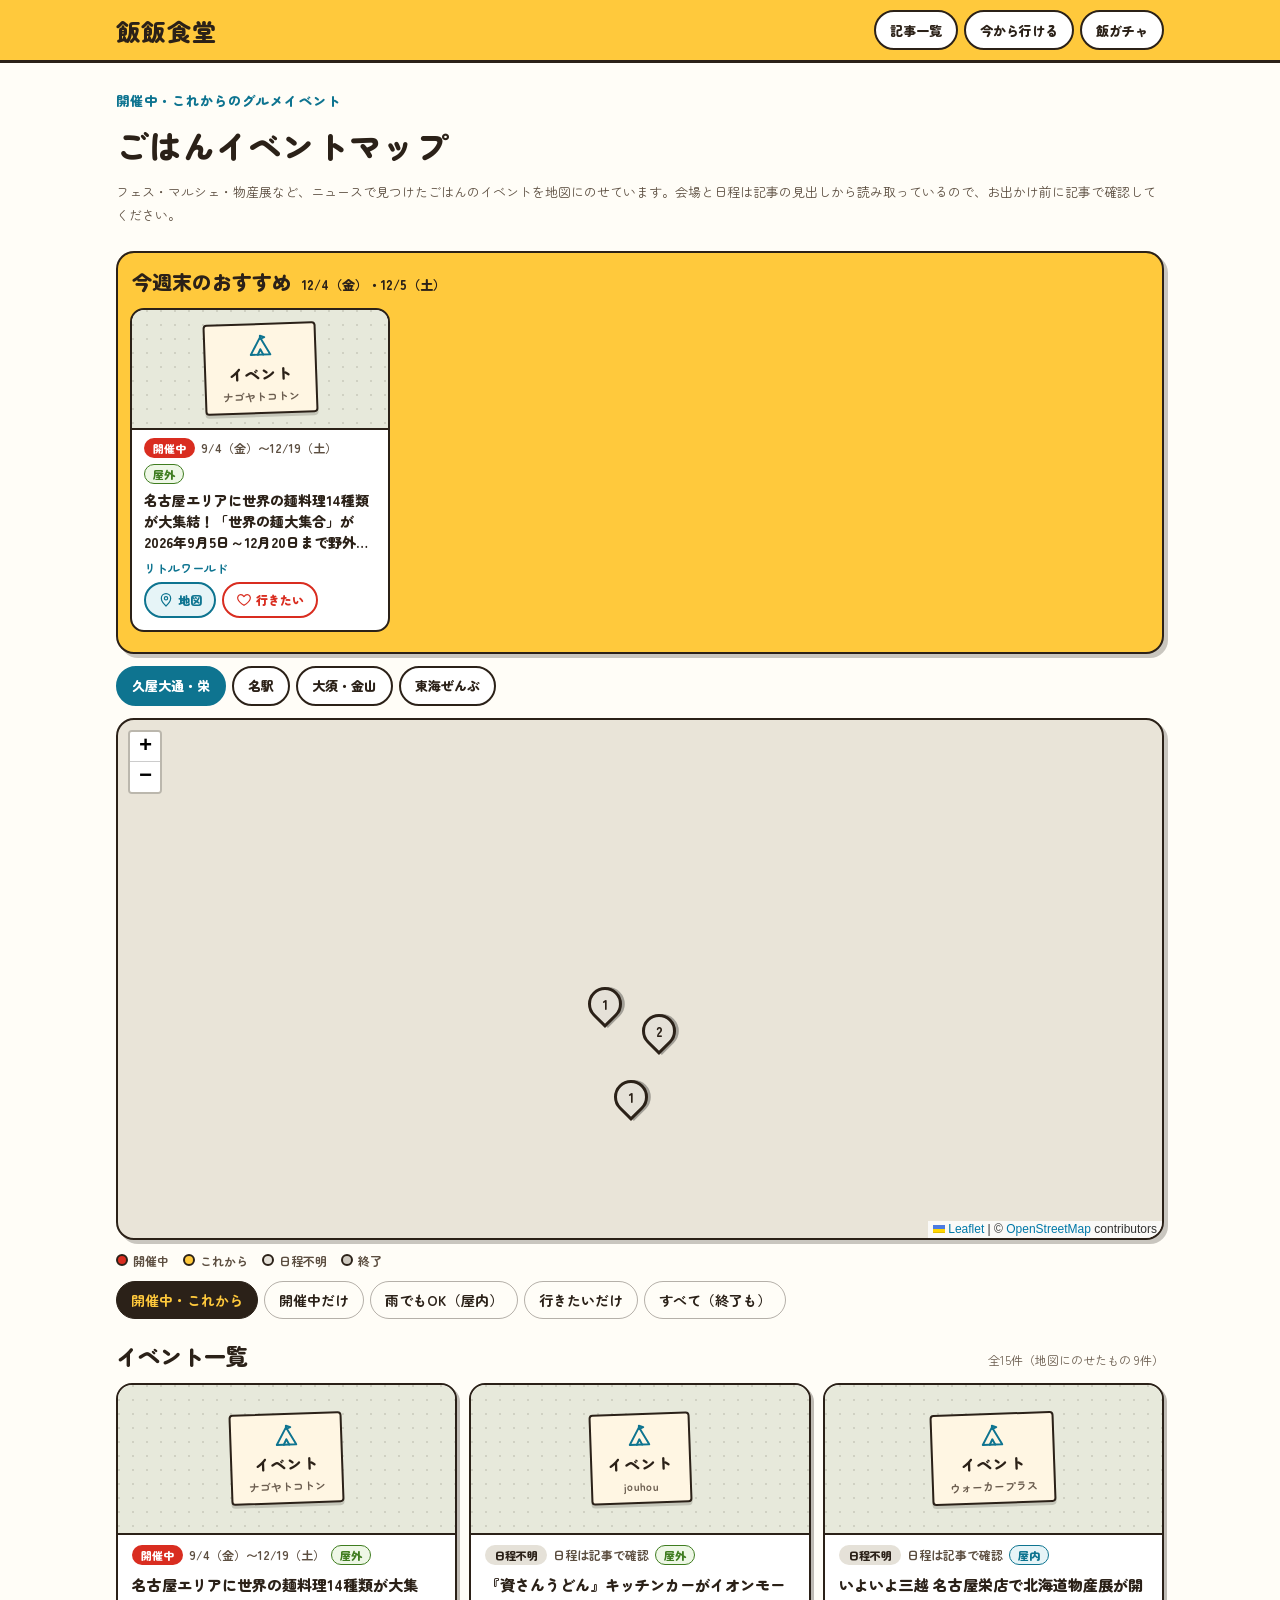
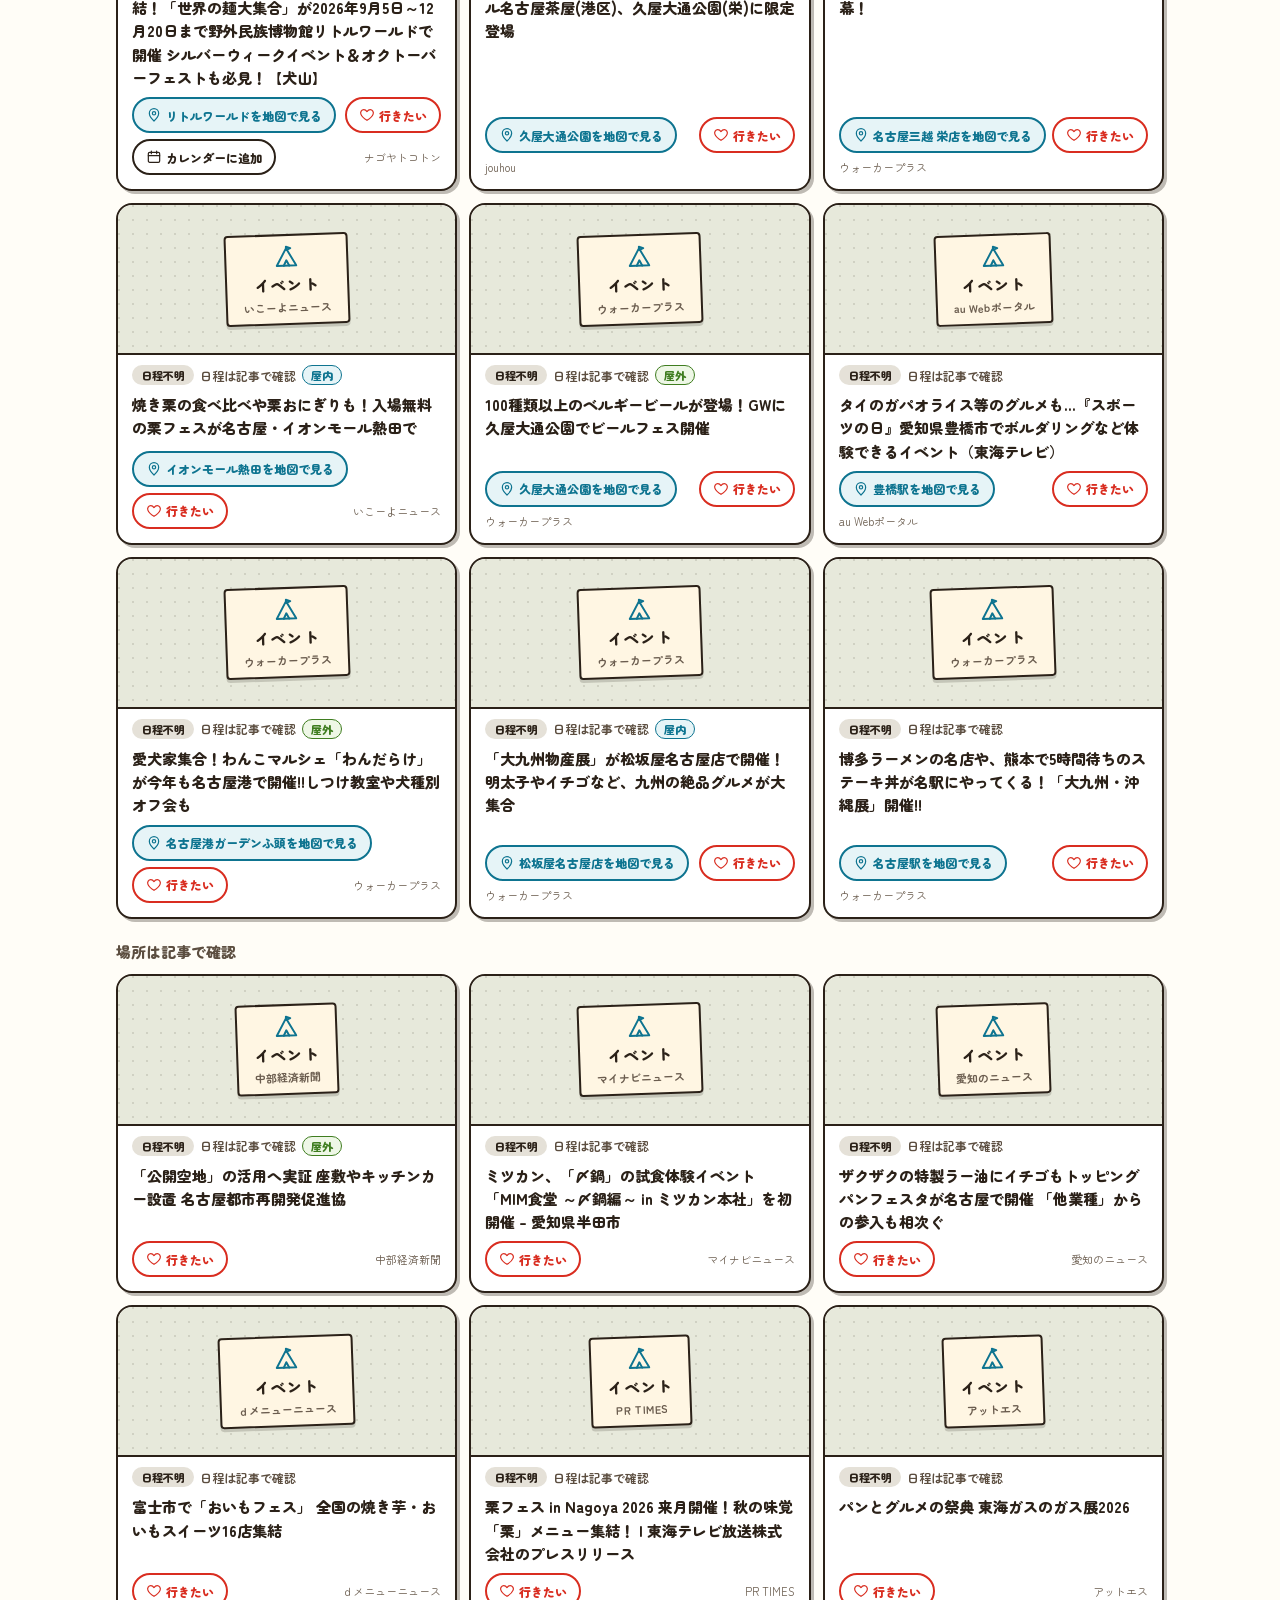
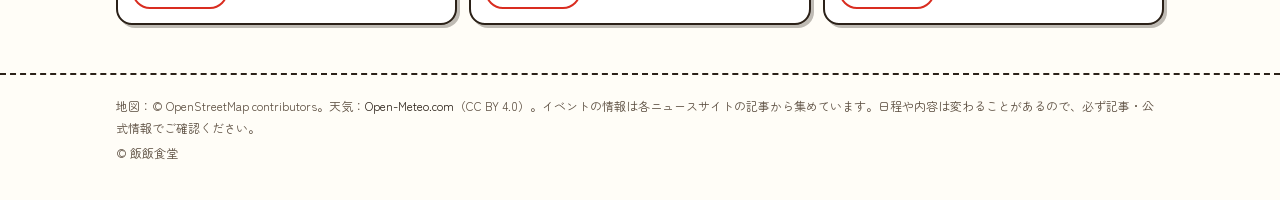
==== commit ed405068: "「今から行ける」「お出かけプラン」「急上昇グルメ」を追加 - 今から行ける（now.html）：現在地か場所を選ぶと、今日のイベント・話題のお店・営業中のお店・これからの天気から   「歩いて◯分の◯" ====
--- a/events.html
+++ b/events.html
@@ -29,6 +29,7 @@
     <a class="mini-logo" href="./">飯飯食堂</a>
     <nav class="mini-nav" aria-label="サイト">
       <a href="./">記事一覧</a>
+      <a href="now.html">今から行ける</a>
       <a href="gacha.html">飯ガチャ</a>
     </nav>
   </div>
--- a/assets/style.css
+++ b/assets/style.css
@@ -1120,3 +1120,164 @@
   font-family: inherit; font-size: 13px; font-weight: 900; cursor: pointer;
 }
 .ev-place.rainwarn { color: #1D5FA8; background: #E6F0FA; }
+
+/* ================= 今から行ける ／ お出かけプラン ================= */
+.nw { display: flex; flex-direction: column; gap: 12px; }
+.nw .g-pill { color: var(--ink); border-color: rgba(43, 33, 24, .35); }
+.nw .g-pill[aria-pressed="true"] { background: var(--ink); border-color: var(--ink); color: var(--yellow); }
+.nw .g-label { color: var(--sub); }
+.nw-tabs { display: grid; grid-template-columns: 1fr 1fr; gap: 0; border: 2px solid var(--ink); border-radius: 14px; overflow: hidden; }
+.nw-tab {
+  min-height: 46px; border: 0; background: #fff; color: var(--ink); font-family: inherit; font-size: 15px; font-weight: 900; cursor: pointer;
+}
+.nw-tab + .nw-tab { border-left: 2px solid var(--ink); }
+.nw-tab[aria-selected="true"] { background: var(--ink); color: var(--yellow); }
+.nw-panel { display: flex; flex-direction: column; gap: 12px; }
+.nw-panel[hidden] { display: none; }
+.nw-start { display: flex; flex-direction: column; gap: 10px; }
+.nw-go {
+  display: inline-flex; align-items: center; justify-content: center; gap: 10px; min-height: 60px; padding: 0 22px;
+  border-radius: 18px; border: 3px solid var(--ink); background: #D92D20; color: #fff; cursor: pointer;
+  font-family: inherit; font-size: 20px; font-weight: 900; letter-spacing: .06em; box-shadow: 0 5px 0 var(--ink);
+  transition: transform .1s, box-shadow .1s;
+}
+.nw-go:active:not(:disabled) { transform: translateY(4px); box-shadow: 0 1px 0 var(--ink); }
+.nw-go:disabled { opacity: .6; cursor: default; }
+.nw-go-icon { display: inline-flex; width: 26px; height: 26px; }
+.nw-go-icon svg { width: 100%; height: 100%; }
+.nw-or { display: flex; flex-direction: column; gap: 6px; font-size: 12px; font-weight: 700; color: var(--sub); }
+.nw-spots { display: flex; flex-wrap: wrap; gap: 6px; }
+.nw-status { margin: 0; font-size: 13px; font-weight: 700; color: var(--sub); min-height: 1em; }
+.nw-status:empty { display: none; }
+#nw-result, #pl-result { display: flex; flex-direction: column; gap: 14px; }
+#nw-result[hidden], #pl-result[hidden] { display: none; }
+.nw-wx { display: flex; flex-wrap: wrap; align-items: center; gap: 6px; }
+.nw-wx:empty { display: none; }
+
+.nw-story {
+  display: flex; flex-direction: column; gap: 12px; padding: 16px; border-radius: 20px;
+  background: var(--yellow); border: 2px solid var(--ink); box-shadow: 4px 4px 0 rgba(43, 33, 24, .25);
+}
+.nw-story-kicker { margin: 0; font-size: 12px; font-weight: 900; letter-spacing: .1em; color: #8A5A00; }
+.nw-story-text { margin: 0; font-size: 18px; font-weight: 900; line-height: 1.7; color: var(--ink); }
+.nw-picks { display: flex; flex-direction: column; gap: 8px; }
+.nw-pick, .nw-step-card {
+  position: relative; display: flex; gap: 10px; padding: 10px; border-radius: 14px; background: #fff; border: 2px solid var(--ink);
+}
+.nw-pick-n {
+  position: absolute; top: -8px; left: -8px; width: 26px; height: 26px; border-radius: 50%; background: #D92D20; color: #fff;
+  display: flex; align-items: center; justify-content: center; font-size: 13px; font-weight: 900; border: 2px solid var(--ink); z-index: 1;
+}
+.nw-pick-body, .nw-row-body { flex: 1; min-width: 0; display: flex; flex-direction: column; align-items: flex-start; gap: 4px; }
+.nw-pick-title { font-size: 16px; font-weight: 900; line-height: 1.45; color: var(--ink); text-decoration: underline; text-decoration-thickness: 1px; }
+.nw-thumb { flex: none; width: 76px; height: 76px; border-radius: 10px; overflow: hidden; background: var(--photo, #F1E9D8); border: 1.5px solid rgba(43, 33, 24, .3); }
+.nw-thumb img { width: 100%; height: 100%; object-fit: cover; display: block; }
+.nw-thumb.none { background: radial-gradient(circle at 1px 1px, rgba(43, 33, 24, .14) 1px, transparent 0) 0 0 / 10px 10px, #FFF6E3; }
+.nw-tag { display: inline-block; padding: 1px 8px; border-radius: 999px; font-size: 11px; font-weight: 900; background: #F1E9D8; color: var(--ink); }
+.nw-tag.event { background: #0E7490; color: #fff; }
+.nw-tag.buzz { background: #B91C1C; color: #fff; }
+.nw-tag.open { background: #3F7D20; color: #fff; }
+.nw-tag.closed { background: #CFCAC0; color: #5C4E40; }
+.nw-meta { font-size: 12px; font-weight: 900; color: #0E7490; }
+.nw-row-sub { margin: 0; font-size: 12px; line-height: 1.5; color: var(--sub); overflow: hidden; display: -webkit-box; -webkit-line-clamp: 2; -webkit-box-orient: vertical; }
+.nw-news-link { font-size: 12px; font-weight: 700; color: #B91C1C; line-height: 1.5; overflow: hidden; display: -webkit-box; -webkit-line-clamp: 2; -webkit-box-orient: vertical; }
+.nw-dir {
+  display: inline-flex; align-items: center; min-height: 32px; padding: 0 12px; border-radius: 999px; font-size: 12px; font-weight: 900;
+  background: #E6F4F7; color: #0E7490; border: 1.5px solid #0E7490; text-decoration: none;
+}
+.nw-act {
+  display: inline-flex; align-items: center; justify-content: center; min-height: 44px; padding: 0 18px; border-radius: 999px;
+  border: 2px solid var(--ink); background: #fff; color: var(--ink); font-family: inherit; font-size: 14px; font-weight: 900;
+  cursor: pointer; text-decoration: none; align-self: flex-start;
+}
+.nw-act.line { background: #06C755; border-color: #06C755; color: #fff; }
+.nw-map { height: 46vh; min-height: 280px; max-height: 460px; }
+.nw-pin {
+  position: relative; display: block; width: 34px; height: 34px; border-radius: 50% 50% 50% 0; transform: rotate(-45deg);
+  border: 3px solid var(--ink); box-shadow: 2px 2px 0 rgba(0, 0, 0, .3); background: #FFC93C;
+}
+.nw-pin > span {
+  position: absolute; inset: 0; display: flex; align-items: center; justify-content: center; transform: rotate(45deg);
+  font: 900 13px/1 'Zen Maru Gothic', sans-serif; color: var(--ink);
+}
+.nw-pin.here { background: #1D5FA8; } .nw-pin.here > span { color: #fff; }
+.nw-pin.event { background: #0E7490; } .nw-pin.event > span { color: #fff; }
+.nw-pin.shop { background: #D92D20; } .nw-pin.shop > span { color: #fff; }
+
+.nw-sec { display: flex; flex-direction: column; gap: 8px; }
+.nw-sec h2 { margin: 6px 0 0; font-size: 19px; font-weight: 900; }
+.nw-list { display: grid; grid-template-columns: repeat(auto-fill, minmax(300px, 1fr)); gap: 8px; }
+.nw-row { display: flex; gap: 10px; padding: 10px; border-radius: 14px; background: #fff; border: 2px solid var(--ink); min-width: 0; }
+.nw-row-top { display: flex; flex-wrap: wrap; align-items: center; gap: 6px; }
+.nw-row-title { font-size: 14px; font-weight: 900; line-height: 1.45; color: var(--ink); }
+.nw-empty { margin: 0; font-size: 13px; color: var(--sub); grid-column: 1 / -1; }
+.nw-genres { margin-top: -2px; }
+
+/* プラン */
+.nw-form { display: flex; flex-direction: column; gap: 6px; padding: 14px; border-radius: 18px; background: #fff; border: 2px solid var(--ink); }
+.nw-form .g-field { display: flex; flex-direction: column; gap: 6px; }
+.nw-make { margin-top: 10px; font-size: 18px; min-height: 54px; }
+.nw-plan-head { display: flex; flex-direction: column; gap: 6px; }
+.nw-plan-head h2 { margin: 0; font-size: 21px; font-weight: 900; }
+.nw-steps { list-style: none; margin: 0; padding: 0; display: flex; flex-direction: column; gap: 0; }
+.nw-step { display: grid; grid-template-columns: 52px minmax(0, 1fr); gap: 8px; align-items: start; }
+.nw-step-time { padding-top: 12px; font-size: 16px; font-weight: 900; color: #D92D20; text-align: right; }
+.nw-walk { margin: 0 0 0 60px; padding: 8px 0 8px 18px; border-left: 3px dotted rgba(43, 33, 24, .4); font-size: 12px; font-weight: 700; color: var(--sub); }
+.nw-step + .nw-step { margin-top: 10px; }
+.nw-step-acts { display: flex; flex-wrap: wrap; gap: 6px; margin-top: 2px; }
+.nw-mini {
+  min-height: 32px; padding: 0 12px; border-radius: 999px; font-family: inherit; font-size: 12px; font-weight: 900; cursor: pointer;
+  background: #FFF6E3; color: var(--ink); border: 1.5px dashed rgba(43, 33, 24, .55);
+}
+.nw-plan-actions { display: flex; flex-wrap: wrap; gap: 8px; }
+.nw-note { margin: 0; font-size: 11px; line-height: 1.6; color: var(--muted); }
+@media (max-width: 380px) {
+  .nw-thumb { width: 62px; height: 62px; }
+  .nw-story-text { font-size: 16px; }
+}
+
+/* トップ：今から行ける入口 */
+.now-entry {
+  display: flex; align-items: center; gap: 12px; padding: 16px; border-radius: 20px; text-decoration: none;
+  background: #D92D20; color: #fff; border: 3px solid var(--ink); box-shadow: 5px 5px 0 rgba(43, 33, 24, .3);
+}
+.now-entry:hover { color: #fff; transform: translate(-1px, -1px); }
+.now-entry-icon { flex: none; width: 48px; height: 48px; border-radius: 50%; background: #fff; color: #D92D20; display: flex; align-items: center; justify-content: center; }
+.now-entry-icon svg { width: 26px; height: 26px; }
+.now-entry-text { flex: 1; min-width: 0; display: flex; flex-direction: column; gap: 2px; font-size: 12px; line-height: 1.5; color: rgba(255, 255, 255, .88); }
+.now-entry-text b { font-size: 24px; color: #fff; letter-spacing: .06em; line-height: 1.2; }
+.now-entry-small { font-weight: 900; color: var(--yellow); }
+
+/* トップ：急上昇グルメ */
+.tr { display: flex; flex-direction: column; gap: 8px; min-width: 0; }
+.tr[hidden] { display: none; }
+.tr-head { display: flex; flex-wrap: wrap; align-items: baseline; gap: 2px 10px; }
+.tr-head h2 { margin: 0; font-size: 20px; font-weight: 900; }
+.tr-fire { margin-right: 4px; }
+.tr-sub { font-size: 12px; color: var(--sub); }
+.tr-row { display: flex; gap: 8px; overflow-x: auto; padding: 4px 2px 8px; scroll-snap-type: x mandatory; overscroll-behavior-x: contain; }
+.tr-card {
+  position: relative; flex: 0 0 150px; scroll-snap-align: start; display: flex; flex-direction: column; align-items: flex-start; gap: 4px;
+  padding: 10px 10px 10px 12px; border-radius: 14px; background: #fff; border: 2px solid var(--ink); cursor: pointer;
+  font-family: inherit; color: var(--ink); text-align: left; box-shadow: 3px 3px 0 rgba(43, 33, 24, .2);
+}
+.tr-card:active { transform: translate(2px, 2px); box-shadow: none; }
+.tr-rank {
+  position: absolute; top: -6px; left: -6px; width: 22px; height: 22px; border-radius: 50%; background: var(--ink); color: var(--yellow);
+  display: flex; align-items: center; justify-content: center; font-size: 12px; font-weight: 900;
+}
+.tr-top { display: flex; flex-wrap: wrap; gap: 4px; }
+.tr-kind { padding: 0 6px; border-radius: 999px; font-size: 10px; font-weight: 900; background: #F1E9D8; }
+.tr-kind.shop { background: #B91C1C; color: #fff; }
+.tr-kind.chain { background: #1D4ED8; color: #fff; }
+.tr-badge { padding: 0 6px; border-radius: 999px; font-size: 10px; font-weight: 900; background: #FFC93C; }
+.tr-label { font-size: 16px; font-weight: 900; line-height: 1.3; overflow: hidden; display: -webkit-box; -webkit-line-clamp: 2; -webkit-box-orient: vertical; }
+.tr-spark { display: block; width: 100%; height: 26px; }
+.tr-spark svg { width: 100%; height: 100%; display: block; }
+.tr-count { font-size: 11px; font-weight: 700; color: var(--sub); }
+.mini-nav { overflow-x: auto; flex-wrap: nowrap; min-width: 0; scrollbar-width: none; }
+.mini-nav::-webkit-scrollbar { display: none; }
+.mini-nav a { flex: none; }
+.mini-inner { min-width: 0; }
+.mini-logo { flex: none; white-space: nowrap; }
+.tr-row { padding: 10px 2px 8px 10px; }
